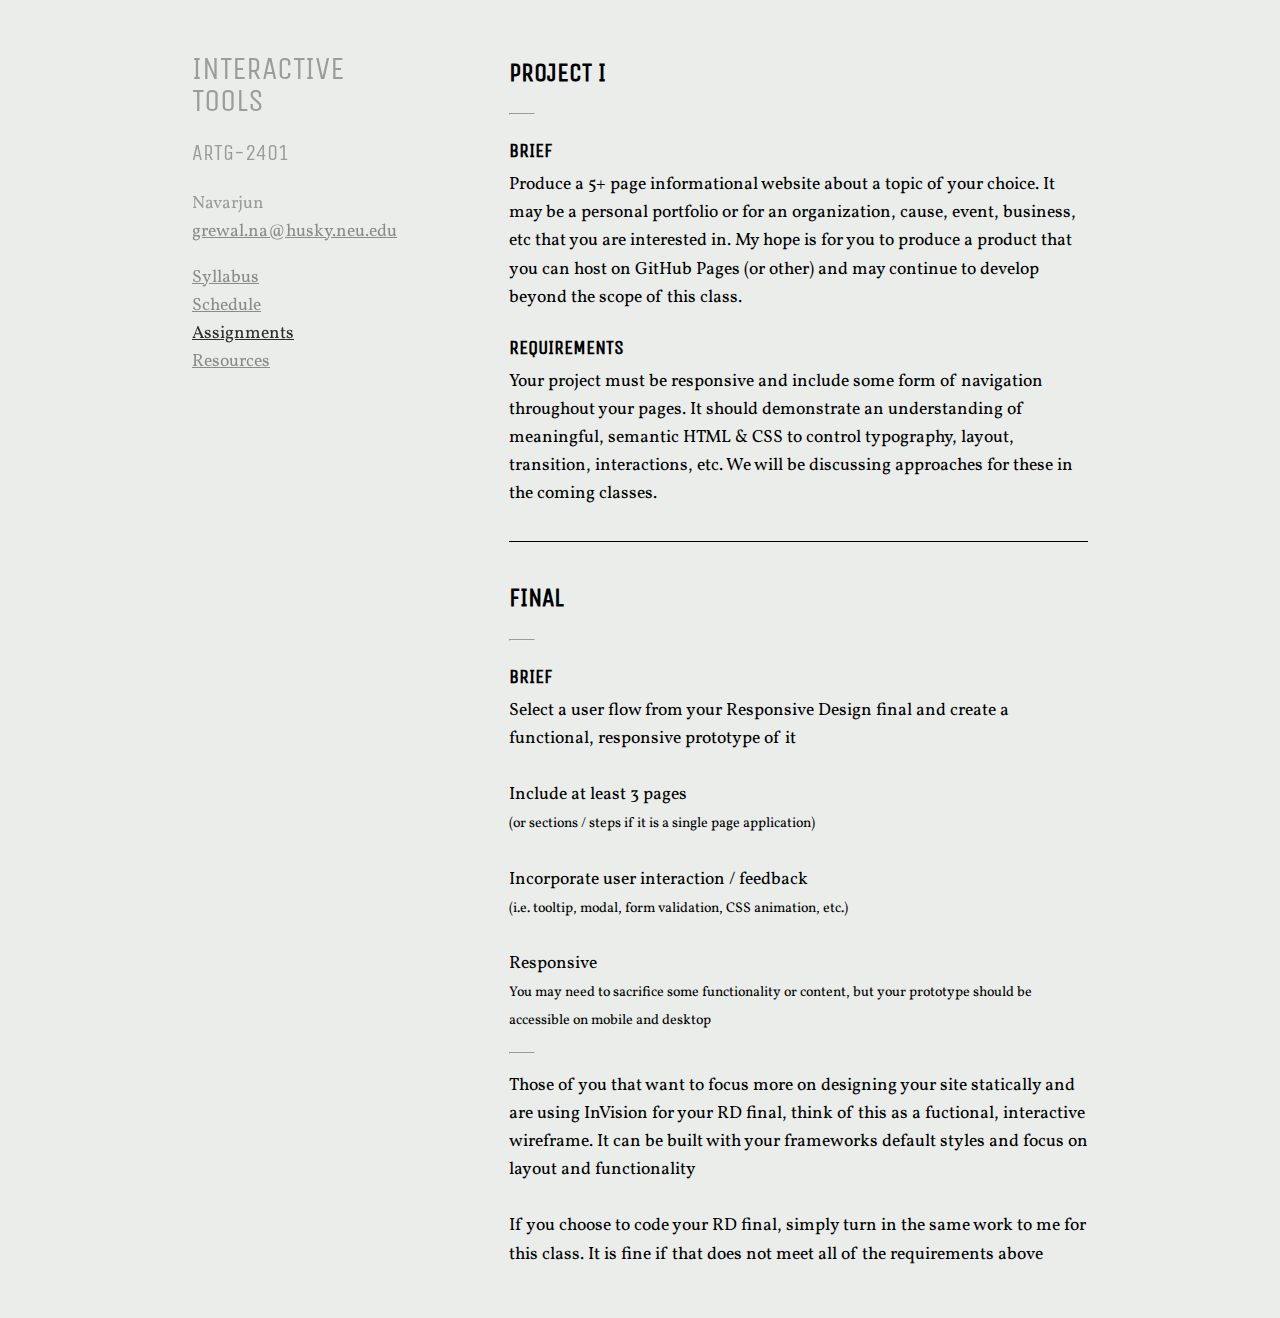
==== assignments.html @ 7277c7ef "Class Schedule Commit" ====
<!DOCTYPE html>
<html>

<head>
  <meta charset="utf-8">
  <meta name="viewport" content="width=device-width, initial-scale=1, shrink-to-fit=no">
  <meta http-equiv="x-ua-compatible" content="ie=edge">
  <title>Interactive Design Tools - ARTG-2401</title>
  <meta name="description" content="Adam Pelloso is a multidisciplinary designer and self-taught front-end developer living in Boston, MA. He is a Co-Founder of independent brand and digital duo Hedera and teacher at Northeastern University.">
  <meta name="author" content="Pellosophical">
  <link href="assets/base.css" rel="stylesheet">
  <link href="assets/style.css" rel="stylesheet">
  <link href="https://maxcdn.bootstrapcdn.com/font-awesome/4.6.3/css/font-awesome.min.css" rel="stylesheet">
  <link href="https://fonts.googleapis.com/css?family=Unica+One" rel="stylesheet">
  <link href="https://fonts.googleapis.com/css?family=Vollkorn" rel="stylesheet">
</head>

<body>
  <main>
    <article class="sidebar w-33-l fl vh-100-l pa4">
      <header class="fixed-l">
        <h1>Interactive<br>Tools</h1>
        <h2>ARTG-2401</h2>
        <p>Navarjun
          <br>
          <a href="mailto:grewal.na@husky.neu.edu">grewal.na@husky.neu.edu</a></p>
        <ul>
          <li><a href="index.html">Syllabus</a></li>
          <li><a href="schedule.html">Schedule</a></li>
          <li><a class="active" href="assignments.html">Assignments</a></li>
          <li><a href="resources.html">Resources</a></li>
      </header>
    </article>
    <article class="content w-67-ns fl pa4">
      <section>
        <h3>Project I</h3>
        <hr>
        <div class="brief">
          <ul>
            <p class="unica caps b f4">Brief</p>
            <li>Produce a 5+ page informational website about a topic of your choice. It may be a personal portfolio or for an organization, cause, event, business, etc that you are interested in. My hope is for you to produce a product that you can host on GitHub Pages (or other) and may continue to develop beyond the scope of this class.</li>
          </ul>
        </div>
        <div class="reqs">
          <ul>
            <p class="unica caps b f4">Requirements</p>
            <li>Your project must be responsive and include some form of navigation throughout your pages. It should demonstrate an understanding of meaningful, semantic HTML &amp; CSS to control typography, layout, transition, interactions, etc. We will be discussing approaches for these in the coming classes.</li>
          </ul>
        </div>
      </section>

      <section class="mt4 pt3 bt">
        <h3>Final</h3>
        <hr>
        <div class="brief">
          <ul>
            <p class="unica caps b f4">Brief</p>
            <li>Select a user flow from your Responsive Design final and create a functional, responsive prototype of it
              <br>
              <br>Include at least 3 pages
              <br><small>(or sections / steps if it is a single page application)</small>
              <br>
              <br>Incorporate user interaction / feedback
              <br><small>(i.e. tooltip, modal, form validation, CSS animation, etc.)</small>
              <br>
              <br>Responsive
              <br><small>You may need to sacrifice some functionality or content, but your prototype should be accessible on mobile and desktop</small></li>
          </ul>
        </div>
        <hr>
        <p>Those of you that want to focus more on designing your site statically and are using InVision for your RD final, think of this as a fuctional, interactive wireframe. It can be built with your frameworks default styles and focus on layout and functionality
          <br>
          <br>If you choose to code your RD final, simply turn in the same work to me for this class. It is fine if that does not meet all of the requirements above
        </p>
      </section>

    </article>
  </main>
</body>

</html>
---- assets/base.css ----
html {
    font-family: sans-serif;
    line-height: 1.15;
    -ms-text-size-adjust: 100%;
    -webkit-text-size-adjust: 100%
}

body {
    margin: 0
}

article,
aside,
details,
figcaption,
figure,
footer,
header,
main,
menu,
nav,
section,
summary {
    display: block
}

audio,
canvas,
progress,
video {
    display: inline-block
}

audio:not([controls]) {
    display: none;
    height: 0
}

progress {
    vertical-align: baseline
}

[hidden],
template {
    display: none
}

a {
    background-color: transparent;
    -webkit-text-decoration-skip: objects
}

a:active,
a:hover {
    outline-width: 0
}

abbr[title] {
    border-bottom: none;
    text-decoration: underline;
    text-decoration: underline dotted
}

b,
strong {
    font-weight: inherit;
    font-weight: bolder
}

dfn {
    font-style: italic
}

h1 {
    font-size: 2em;
    margin: .67em 0
}

mark {
    background-color: #ff0;
    color: #000
}

small {
    font-size: 80%
}

sub,
sup {
    font-size: 75%;
    line-height: 0;
    position: relative;
    vertical-align: baseline
}

sub {
    bottom: -.25em
}

sup {
    top: -.5em
}

img {
    border-style: none
}

svg:not(:root) {
    overflow: hidden
}

code,
kbd,
pre,
samp {
    font-family: monospace, monospace;
    font-size: 1em
}

figure {
    margin: 1em 40px
}

hr {
    box-sizing: content-box;
    height: 0;
    overflow: visible
}

button,
input,
optgroup,
select,
textarea {
    font: inherit;
    margin: 0
}

optgroup {
    font-weight: 700
}

button,
input {
    overflow: visible
}

button,
select {
    text-transform: none
}

[type=reset],
[type=submit],
button,
html [type=button] {
    -webkit-appearance: button
}

[type=button]::-moz-focus-inner,
[type=reset]::-moz-focus-inner,
[type=submit]::-moz-focus-inner,
button::-moz-focus-inner {
    border-style: none;
    padding: 0
}

[type=button]:-moz-focusring,
[type=reset]:-moz-focusring,
[type=submit]:-moz-focusring,
button:-moz-focusring {
    outline: 1px dotted ButtonText
}

fieldset {
    border: 1px solid silver;
    margin: 0 2px;
    padding: .35em .625em .75em
}

legend {
    box-sizing: border-box;
    color: inherit;
    display: table;
    max-width: 100%;
    padding: 0;
    white-space: normal
}

textarea {
    overflow: auto
}

[type=checkbox],
[type=radio] {
    box-sizing: border-box;
    padding: 0
}

[type=number]::-webkit-inner-spin-button,
[type=number]::-webkit-outer-spin-button {
    height: auto
}

[type=search] {
    -webkit-appearance: textfield;
    outline-offset: -2px
}

[type=search]::-webkit-search-cancel-button,
[type=search]::-webkit-search-decoration {
    -webkit-appearance: none
}

::-webkit-input-placeholder {
    color: inherit;
    opacity: .54
}

::-webkit-file-upload-button {
    -webkit-appearance: button;
    font: inherit
}

.border-box,
article,
body,
code,
dd,
div,
dl,
dt,
fieldset,
footer,
form,
header,
html,
input[type=email],
input[type=number],
input[type=password],
input[type=tel],
input[type=text],
input[type=url],
li,
main,
ol,
p,
pre,
section,
textarea,
ul {
    box-sizing: border-box
}

.cover {
    background-size: cover
}

.contain {
    background-size: contain
}

.ba {
    border-style: solid;
    border-width: 1px
}

.bt {
    border-top-style: solid;
    border-top-width: 1px
}

.br {
    border-right-style: solid;
    border-right-width: 1px
}

.bb {
    border-bottom-style: solid;
    border-bottom-width: 1px
}

.bl {
    border-left-style: solid;
    border-left-width: 1px
}

.bn {
    border-style: none;
    border-width: 0
}

.b--black {
    border-color: #000
}

.b--near-black {
    border-color: #111
}

.b--dark-gray {
    border-color: #333
}

.b--mid-gray {
    border-color: #555
}

.b--gray {
    border-color: #777
}

.b--silver {
    border-color: #999
}

.b--light-silver {
    border-color: #aaa
}

.b--light-gray {
    border-color: #eee
}

.b--near-white {
    border-color: #f4f4f4
}

.b--white {
    border-color: #fff
}

.b--white-90 {
    border-color: hsla(0, 0%, 100%, .9)
}

.b--white-80 {
    border-color: hsla(0, 0%, 100%, .8)
}

.b--white-70 {
    border-color: hsla(0, 0%, 100%, .7)
}

.b--white-60 {
    border-color: hsla(0, 0%, 100%, .6)
}

.b--white-50 {
    border-color: hsla(0, 0%, 100%, .5)
}

.b--white-40 {
    border-color: hsla(0, 0%, 100%, .4)
}

.b--white-30 {
    border-color: hsla(0, 0%, 100%, .3)
}

.b--white-20 {
    border-color: hsla(0, 0%, 100%, .2)
}

.b--white-10 {
    border-color: hsla(0, 0%, 100%, .1)
}

.b--white-05 {
    border-color: hsla(0, 0%, 100%, .05)
}

.b--white-025 {
    border-color: hsla(0, 0%, 100%, .025)
}

.b--white-0125 {
    border-color: hsla(0, 0%, 100%, .0125)
}

.b--black-90 {
    border-color: rgba(0, 0, 0, .9)
}

.b--black-80 {
    border-color: rgba(0, 0, 0, .8)
}

.b--black-70 {
    border-color: rgba(0, 0, 0, .7)
}

.b--black-60 {
    border-color: rgba(0, 0, 0, .6)
}

.b--black-50 {
    border-color: rgba(0, 0, 0, .5)
}

.b--black-40 {
    border-color: rgba(0, 0, 0, .4)
}

.b--black-30 {
    border-color: rgba(0, 0, 0, .3)
}

.b--black-20 {
    border-color: rgba(0, 0, 0, .2)
}

.b--black-10 {
    border-color: rgba(0, 0, 0, .1)
}

.b--black-05 {
    border-color: rgba(0, 0, 0, .05)
}

.b--black-025 {
    border-color: rgba(0, 0, 0, .025)
}

.b--black-0125 {
    border-color: rgba(0, 0, 0, .0125)
}

.b--dark-red {
    border-color: #f00008
}

.b--red {
    border-color: #ff3223
}

.b--orange {
    border-color: #f3a801
}

.b--gold {
    border-color: #f2c800
}

.b--yellow {
    border-color: #ffde37
}

.b--purple {
    border-color: #7d5da9
}

.b--light-purple {
    border-color: #8d4f92
}

.b--hot-pink {
    border-color: #d62288
}

.b--dark-pink {
    border-color: #c64774
}

.b--pink {
    border-color: #f49cc8
}

.b--dark-green {
    border-color: #006c71
}

.b--green {
    border-color: #41d69f
}

.b--navy {
    border-color: #001b44
}

.b--dark-blue {
    border-color: #00449e
}

.b--blue {
    border-color: #357edd
}

.b--light-blue {
    border-color: #96ccff
}

.b--lightest-blue {
    border-color: #cdecff
}

.b--washed-blue {
    border-color: #f6fffe
}

.b--washed-green {
    border-color: #e8fdf5
}

.b--washed-yellow {
    border-color: #fff8d5
}

.b--light-pink {
    border-color: #efa4b8
}

.b--light-yellow {
    border-color: #f3dd70
}

.b--light-red {
    border-color: #ffd3c0
}

.b--transparent {
    border-color: transparent
}

.br0 {
    border-radius: 0
}

.br1 {
    border-radius: .125rem
}

.br2 {
    border-radius: .25rem
}

.br3 {
    border-radius: .5rem
}

.br4 {
    border-radius: 1rem
}

.br-100 {
    border-radius: 100%
}

.br--bottom {
    border-top-left-radius: 0;
    border-top-right-radius: 0
}

.br--top {
    border-bottom-right-radius: 0
}

.br--right,
.br--top {
    border-bottom-left-radius: 0
}

.br--right {
    border-top-left-radius: 0
}

.br--left {
    border-top-right-radius: 0;
    border-bottom-right-radius: 0
}

.b--dotted {
    border-style: dotted
}

.b--dashed {
    border-style: dashed
}

.b--solid {
    border-style: solid
}

.b--none {
    border-style: none
}

.bw0 {
    border-width: 0
}

.bw1 {
    border-width: .125rem
}

.bw2 {
    border-width: .25rem
}

.bw3 {
    border-width: .5rem
}

.bw4 {
    border-width: 1rem
}

.bw5 {
    border-width: 2rem
}

.bt-0 {
    border-top-width: 0
}

.br-0 {
    border-right-width: 0
}

.bb-0 {
    border-bottom-width: 0
}

.bl-0 {
    border-left-width: 0
}

.shadow-1 {
    box-shadow: 0 0 4px 2px rgba(0, 0, 0, .2)
}

.shadow-2 {
    box-shadow: 0 0 8px 2px rgba(0, 0, 0, .2)
}

.shadow-3 {
    box-shadow: 2px 2px 4px 2px rgba(0, 0, 0, .2)
}

.shadow-4 {
    box-shadow: 2px 2px 8px 0 rgba(0, 0, 0, .2)
}

.shadow-5 {
    box-shadow: 4px 4px 8px 0 rgba(0, 0, 0, .2)
}

.pre {
    overflow-x: auto;
    overflow-y: hidden;
    overflow: scroll
}

.top-0 {
    top: 0
}

.right-0 {
    right: 0
}

.bottom-0 {
    bottom: 0
}

.left-0 {
    left: 0
}

.top-1 {
    top: 1rem
}

.right-1 {
    right: 1rem
}

.bottom-1 {
    bottom: 1rem
}

.left-1 {
    left: 1rem
}

.top-2 {
    top: 2rem
}

.right-2 {
    right: 2rem
}

.bottom-2 {
    bottom: 2rem
}

.left-2 {
    left: 2rem
}

.top--1 {
    top: -1rem
}

.right--1 {
    right: -1rem
}

.bottom--1 {
    bottom: -1rem
}

.left--1 {
    left: -1rem
}

.top--2 {
    top: -2rem
}

.right--2 {
    right: -2rem
}

.bottom--2 {
    bottom: -2rem
}

.left--2 {
    left: -2rem
}

.absolute--fill {
    top: 0;
    right: 0;
    bottom: 0;
    left: 0
}

.cf:after,
.cf:before {
    content: " ";
    display: table
}

.cf:after {
    clear: both
}

.cf {
    *zoom: 1
}

.cl {
    clear: left
}

.cr {
    clear: right
}

.cb {
    clear: both
}

.cn {
    clear: none
}

.dn {
    display: none
}

.di {
    display: inline
}

.db {
    display: block
}

.dib {
    display: inline-block
}

.dit {
    display: inline-table
}

.dt {
    display: table
}

.dtc {
    display: table-cell
}

.dt-row {
    display: table-row
}

.dt-row-group {
    display: table-row-group
}

.dt-column {
    display: table-column
}

.dt-column-group {
    display: table-column-group
}

.dt--fixed {
    table-layout: fixed;
    width: 100%
}

.flex {
    display: -webkit-box;
    display: -ms-flexbox;
    display: flex
}

.inline-flex {
    display: -webkit-inline-box;
    display: -ms-inline-flexbox;
    display: inline-flex
}

.flex-auto {
    -webkit-box-flex: 1;
    -ms-flex: 1 1 auto;
    flex: 1 1 auto;
    min-width: 0;
    min-height: 0
}

.flex-none {
    -webkit-box-flex: 0;
    -ms-flex: none;
    flex: none
}

.flex-column {
    -webkit-box-orient: vertical;
    -ms-flex-direction: column;
    flex-direction: column
}

.flex-column,
.flex-row {
    -webkit-box-direction: normal
}

.flex-row {
    -webkit-box-orient: horizontal;
    -ms-flex-direction: row;
    flex-direction: row
}

.flex-wrap {
    -ms-flex-wrap: wrap;
    flex-wrap: wrap
}

.items-start {
    -webkit-box-align: start;
    -ms-flex-align: start;
    -ms-grid-row-align: flex-start;
    align-items: flex-start
}

.items-end {
    -webkit-box-align: end;
    -ms-flex-align: end;
    -ms-grid-row-align: flex-end;
    align-items: flex-end
}

.items-center {
    -webkit-box-align: center;
    -ms-flex-align: center;
    -ms-grid-row-align: center;
    align-items: center
}

.items-baseline {
    -webkit-box-align: baseline;
    -ms-flex-align: baseline;
    -ms-grid-row-align: baseline;
    align-items: baseline
}

.items-stretch {
    -webkit-box-align: stretch;
    -ms-flex-align: stretch;
    -ms-grid-row-align: stretch;
    align-items: stretch
}

.self-start {
    -ms-flex-item-align: start;
    align-self: flex-start
}

.self-end {
    -ms-flex-item-align: end;
    align-self: flex-end
}

.self-center {
    -ms-flex-item-align: center;
    align-self: center
}

.self-baseline {
    -ms-flex-item-align: baseline;
    align-self: baseline
}

.self-stretch {
    -ms-flex-item-align: stretch;
    align-self: stretch
}

.justify-start {
    -webkit-box-pack: start;
    -ms-flex-pack: start;
    justify-content: flex-start
}

.justify-end {
    -webkit-box-pack: end;
    -ms-flex-pack: end;
    justify-content: flex-end
}

.justify-center {
    -webkit-box-pack: center;
    -ms-flex-pack: center;
    justify-content: center
}

.justify-between {
    -webkit-box-pack: justify;
    -ms-flex-pack: justify;
    justify-content: space-between
}

.justify-around {
    -ms-flex-pack: distribute;
    justify-content: space-around
}

.content-start {
    -ms-flex-line-pack: start;
    align-content: flex-start
}

.content-end {
    -ms-flex-line-pack: end;
    align-content: flex-end
}

.content-center {
    -ms-flex-line-pack: center;
    align-content: center
}

.content-between {
    -ms-flex-line-pack: justify;
    align-content: space-between
}

.content-around {
    -ms-flex-line-pack: distribute;
    align-content: space-around
}

.content-stretch {
    -ms-flex-line-pack: stretch;
    align-content: stretch
}

.order-0 {
    -webkit-box-ordinal-group: 1;
    -ms-flex-order: 0;
    order: 0
}

.order-1 {
    -webkit-box-ordinal-group: 2;
    -ms-flex-order: 1;
    order: 1
}

.order-2 {
    -webkit-box-ordinal-group: 3;
    -ms-flex-order: 2;
    order: 2
}

.order-3 {
    -webkit-box-ordinal-group: 4;
    -ms-flex-order: 3;
    order: 3
}

.order-4 {
    -webkit-box-ordinal-group: 5;
    -ms-flex-order: 4;
    order: 4
}

.order-5 {
    -webkit-box-ordinal-group: 6;
    -ms-flex-order: 5;
    order: 5
}

.order-6 {
    -webkit-box-ordinal-group: 7;
    -ms-flex-order: 6;
    order: 6
}

.order-7 {
    -webkit-box-ordinal-group: 8;
    -ms-flex-order: 7;
    order: 7
}

.order-8 {
    -webkit-box-ordinal-group: 9;
    -ms-flex-order: 8;
    order: 8
}

.order-last {
    -webkit-box-ordinal-group: 100000;
    -ms-flex-order: 99999;
    order: 99999
}

.fl {
    float: left
}

.fl,
.fr {
    _display: inline
}

.fr {
    float: right
}

.fn {
    float: none
}

.sans-serif {
    font-family: -apple-system, BlinkMacSystemFont, avenir next, avenir, helvetica, helvetica neue, ubuntu, roboto, noto, segoe ui, arial, sans-serif
}

.serif {
    font-family: georgia, times, serif
}

.system-sans-serif {
    font-family: sans-serif
}

.system-serif {
    font-family: serif
}

.code,
code {
    font-family: Consolas, monaco, monospace
}

.courier {
    font-family: Courier Next, courier, monospace
}

.helvetica {
    font-family: helvetica neue, helvetica, sans-serif
}

.avenir {
    font-family: avenir next, avenir, sans-serif
}

.georgia {
    font-family: georgia, serif
}

.times {
    font-family: times, serif
}

.bodoni {
    font-family: Bodoni MT, serif
}

.calisto {
    font-family: Calisto MT, serif
}

.garamond {
    font-family: garamond, serif
}

.baskerville {
    font-family: baskerville, serif
}

.i {
    font-style: italic
}

.fs-normal {
    font-style: normal
}

.normal {
    font-weight: 400
}

.b {
    font-weight: 700
}

.fw1 {
    font-weight: 100
}

.fw2 {
    font-weight: 200
}

.fw3 {
    font-weight: 300
}

.fw4 {
    font-weight: 400
}

.fw5 {
    font-weight: 500
}

.fw6 {
    font-weight: 600
}

.fw7 {
    font-weight: 700
}

.fw8 {
    font-weight: 800
}

.fw9 {
    font-weight: 900
}

.input-reset {
    -webkit-appearance: none;
    -moz-appearance: none
}

.h1 {
    height: 1rem
}

.h2 {
    height: 2rem
}

.h3 {
    height: 4rem
}

.h4 {
    height: 8rem
}

.h5 {
    height: 16rem
}

.h-25 {
    height: 25%
}

.h-50 {
    height: 50%
}

.h-75 {
    height: 75%
}

.h-100 {
    height: 100%
}

.vh-100 {
    height: 100vh;
}

.h-auto {
    height: auto
}

.h-inherit {
    height: inherit
}

.tracked {
    letter-spacing: .1em
}

.tracked-tight {
    letter-spacing: -.05em
}

.tracked-mega {
    letter-spacing: .25em
}

.lh-solid {
    line-height: 1
}

.lh-title {
    line-height: 1.3
}

.lh-copy {
    line-height: 1.6
}

.link {
    text-decoration: none
}

.link,
.link:active,
.link:focus,
.link:hover,
.link:link,
.link:visited {
    -webkit-transition: color .15s ease-in;
    transition: color .15s ease-in
}

.list {
    list-style-type: none
}

.mw-100 {
    max-width: 100%
}

.mw1 {
    max-width: 1rem
}

.mw2 {
    max-width: 2rem
}

.mw3 {
    max-width: 4rem
}

.mw4 {
    max-width: 8rem
}

.mw5 {
    max-width: 16rem
}

.mw6 {
    max-width: 32rem
}

.mw7 {
    max-width: 48rem
}

.mw8 {
    max-width: 64rem
}

.mw9 {
    max-width: 96rem
}

.mw-none {
    max-width: none
}

.w1 {
    width: 1rem
}

.w2 {
    width: 2rem
}

.w3 {
    width: 4rem
}

.w4 {
    width: 8rem
}

.w5 {
    width: 16rem
}

.w-10 {
    width: 10%
}

.w-20 {
    width: 20%
}

.w-25 {
    width: 25%
}

.w-33 {
    width: 33%
}

.w-34 {
    width: 34%
}

.w-40 {
    width: 40%
}

.w-50 {
    width: 50%
}

.w-60 {
    width: 60%
}
.w-67 {
    width: 67%;
}

.w-75 {
    width: 75%
}

.w-80 {
    width: 80%
}

.w-100 {
    width: 100%
}

.w-auto {
    width: auto
}

.overflow-visible {
    overflow: visible
}

.overflow-hidden {
    overflow: hidden
}

.overflow-scroll {
    overflow: scroll
}

.overflow-auto {
    overflow: auto
}

.overflow-x-visible {
    overflow-x: visible
}

.overflow-x-hidden {
    overflow-x: hidden
}

.overflow-x-scroll {
    overflow-x: scroll
}

.overflow-x-auto {
    overflow-x: auto
}

.overflow-y-visible {
    overflow-y: visible
}

.overflow-y-hidden {
    overflow-y: hidden
}

.overflow-y-scroll {
    overflow-y: scroll
}

.overflow-y-auto {
    overflow-y: auto
}

.static {
    position: static
}

.relative {
    position: relative
}

.absolute {
    position: absolute
}

.fixed {
    position: fixed
}

.o-100 {
    opacity: 1
}

.o-90 {
    opacity: .9
}

.o-80 {
    opacity: .8
}

.o-70 {
    opacity: .7
}

.o-60 {
    opacity: .6
}

.o-50 {
    opacity: .5
}

.o-40 {
    opacity: .4
}

.o-30 {
    opacity: .3
}

.o-20 {
    opacity: .2
}

.o-10 {
    opacity: .1
}

.o-05 {
    opacity: .05
}

.o-025 {
    opacity: .025
}

.o-0 {
    opacity: 0
}

.black-90 {
    color: rgba(0, 0, 0, .9)
}

.black-80 {
    color: rgba(0, 0, 0, .8)
}

.black-70 {
    color: rgba(0, 0, 0, .7)
}

.black-60 {
    color: rgba(0, 0, 0, .6)
}

.black-50 {
    color: rgba(0, 0, 0, .5)
}

.black-40 {
    color: rgba(0, 0, 0, .4)
}

.black-30 {
    color: rgba(0, 0, 0, .3)
}

.black-20 {
    color: rgba(0, 0, 0, .2)
}

.black-10 {
    color: rgba(0, 0, 0, .1)
}

.black-05 {
    color: rgba(0, 0, 0, .05)
}

.white-90 {
    color: hsla(0, 0%, 100%, .9)
}

.white-80 {
    color: hsla(0, 0%, 100%, .8)
}

.white-70 {
    color: hsla(0, 0%, 100%, .7)
}

.white-60 {
    color: hsla(0, 0%, 100%, .6)
}

.white-50 {
    color: hsla(0, 0%, 100%, .5)
}

.white-40 {
    color: hsla(0, 0%, 100%, .4)
}

.white-30 {
    color: hsla(0, 0%, 100%, .3)
}

.white-20 {
    color: hsla(0, 0%, 100%, .2)
}

.white-10 {
    color: hsla(0, 0%, 100%, .1)
}

.black {
    color: #000
}

.near-black {
    color: #111
}

.dark-gray {
    color: #333
}

.mid-gray {
    color: #555
}

.gray {
    color: #777
}

.silver {
    color: #999
}

.light-silver {
    color: #aaa
}

.moon-gray {
    color: #ccc
}

.light-gray {
    color: #eee
}

.near-white {
    color: #f4f4f4
}

.white {
    color: #fff
}

.dark-red {
    color: #f00008
}

.red {
    color: #ff3223
}

.orange {
    color: #f3a801
}

.gold {
    color: #f2c800
}

.yellow {
    color: #ffde37
}

.purple {
    color: #7d5da9
}

.light-purple {
    color: #8d4f92
}

.hot-pink {
    color: #d62288
}

.dark-pink {
    color: #c64774
}

.pink {
    color: #f49cc8
}

.dark-green {
    color: #006c71
}

.green {
    color: #41d69f
}

.navy {
    color: #001b44
}

.dark-blue {
    color: #00449e
}

.blue {
    color: #357edd
}

.light-blue {
    color: #96ccff
}

.lightest-blue {
    color: #cdecff
}

.washed-blue {
    color: #f6fffe
}

.washed-green {
    color: #e8fdf5
}

.washed-yellow {
    color: #fff8d5
}

.light-pink {
    color: #efa4b8
}

.light-yellow {
    color: #f3dd70
}

.light-red {
    color: #ffd3c0
}

.bg-black-90 {
    background-color: rgba(0, 0, 0, .9)
}

.bg-black-80 {
    background-color: rgba(0, 0, 0, .8)
}

.bg-black-70 {
    background-color: rgba(0, 0, 0, .7)
}

.bg-black-60 {
    background-color: rgba(0, 0, 0, .6)
}

.bg-black-50 {
    background-color: rgba(0, 0, 0, .5)
}

.bg-black-40 {
    background-color: rgba(0, 0, 0, .4)
}

.bg-black-30 {
    background-color: rgba(0, 0, 0, .3)
}

.bg-black-20 {
    background-color: rgba(0, 0, 0, .2)
}

.bg-black-10 {
    background-color: rgba(0, 0, 0, .1)
}

.bg-black-05 {
    background-color: rgba(0, 0, 0, .05)
}

.bg-white-90 {
    background-color: hsla(0, 0%, 100%, .9)
}

.bg-white-80 {
    background-color: hsla(0, 0%, 100%, .8)
}

.bg-white-70 {
    background-color: hsla(0, 0%, 100%, .7)
}

.bg-white-60 {
    background-color: hsla(0, 0%, 100%, .6)
}

.bg-white-50 {
    background-color: hsla(0, 0%, 100%, .5)
}

.bg-white-40 {
    background-color: hsla(0, 0%, 100%, .4)
}

.bg-white-30 {
    background-color: hsla(0, 0%, 100%, .3)
}

.bg-white-20 {
    background-color: hsla(0, 0%, 100%, .2)
}

.bg-white-10 {
    background-color: hsla(0, 0%, 100%, .1)
}

.bg-black {
    background-color: #000
}

.bg-near-black {
    background-color: #111
}

.bg-dark-gray {
    background-color: #333
}

.bg-mid-gray {
    background-color: #555
}

.bg-gray {
    background-color: #777
}

.bg-silver {
    background-color: #999
}

.bg-light-silver {
    background-color: #aaa
}

.bg-moon-gray {
    background-color: #ccc
}

.bg-light-gray {
    background-color: #eee
}

.bg-near-white {
    background-color: #f4f4f4
}

.bg-white {
    background-color: #fff
}

.bg-transparent {
    background-color: transparent
}

.bg-dark-red {
    background-color: #f00008
}

.bg-red {
    background-color: #ff3223
}

.bg-orange {
    background-color: #f3a801
}

.bg-gold {
    background-color: #f2c800
}

.bg-yellow {
    background-color: #ffde37
}

.bg-purple {
    background-color: #7d5da9
}

.bg-light-purple {
    background-color: #8d4f92
}

.bg-hot-pink {
    background-color: #d62288
}

.bg-dark-pink {
    background-color: #c64774
}

.bg-pink {
    background-color: #f49cc8
}

.bg-dark-green {
    background-color: #006c71
}

.bg-green {
    background-color: #41d69f
}

.bg-navy {
    background-color: #001b44
}

.bg-dark-blue {
    background-color: #00449e
}

.bg-blue {
    background-color: #357edd
}

.bg-light-blue {
    background-color: #96ccff
}

.bg-lightest-blue {
    background-color: #cdecff
}

.bg-washed-blue {
    background-color: #f6fffe
}

.bg-washed-green {
    background-color: #e8fdf5
}

.bg-washed-yellow {
    background-color: #fff8d5
}

.bg-light-pink {
    background-color: #efa4b8
}

.bg-light-yellow {
    background-color: #f3dd70
}

.bg-light-red {
    background-color: #ffd3c0
}

.hover-black:hover {
    color: #000
}

.hover-near-black:hover {
    color: #111
}

.hover-dark-gray:hover {
    color: #333
}

.hover-mid-gray:hover {
    color: #555
}

.hover-gray:hover {
    color: #777
}

.hover-silver:hover {
    color: #999
}

.hover-light-silver:hover {
    color: #aaa
}

.hover-moon-gray:hover {
    color: #ccc
}

.hover-light-gray:hover {
    color: #eee
}

.hover-near-white:hover {
    color: #f4f4f4
}

.hover-white:hover {
    color: #fff
}

.hover-bg-black:hover {
    background-color: #000
}

.hover-bg-near-black:hover {
    background-color: #111
}

.hover-bg-dark-gray:hover {
    background-color: #333
}

.hover-bg-mid-gray:hover {
    background-color: #555
}

.hover-bg-gray:hover {
    background-color: #777
}

.hover-bg-silver:hover {
    background-color: #999
}

.hover-bg-light-silver:hover {
    background-color: #aaa
}

.hover-bg-moon-gray:hover {
    background-color: #ccc
}

.hover-bg-light-gray:hover {
    background-color: #eee
}

.hover-bg-near-white:hover {
    background-color: #f4f4f4
}

.hover-bg-white:hover {
    background-color: #fff
}

.hover-bg-transparent:hover {
    background-color: transparent
}

.hover-bg-dark-red:hover {
    background-color: #f00008
}

.hover-bg-red:hover {
    background-color: #ff3223
}

.hover-bg-orange:hover {
    background-color: #f3a801
}

.hover-bg-gold:hover {
    background-color: #f2c800
}

.hover-bg-yellow:hover {
    background-color: #ffde37
}

.hover-bg-purple:hover {
    background-color: #7d5da9
}

.hover-bg-light-purple:hover {
    background-color: #8d4f92
}

.hover-bg-hot-pink:hover {
    background-color: #d62288
}

.hover-bg-dark-pink:hover {
    background-color: #c64774
}

.hover-bg-pink:hover {
    background-color: #f49cc8
}

.hover-bg-dark-green:hover {
    background-color: #006c71
}

.hover-bg-green:hover {
    background-color: #41d69f
}

.hover-bg-navy:hover {
    background-color: #001b44
}

.hover-bg-dark-blue:hover {
    background-color: #00449e
}

.hover-bg-blue:hover {
    background-color: #357edd
}

.hover-bg-light-blue:hover {
    background-color: #96ccff
}

.hover-bg-lightest-blue:hover {
    background-color: #cdecff
}

.hover-bg-washed-blue:hover {
    background-color: #f6fffe
}

.hover-bg-washed-green:hover {
    background-color: #e8fdf5
}

.hover-bg-washed-yellow:hover {
    background-color: #fff8d5
}

.hover-bg-light-pink:hover {
    background-color: #efa4b8
}

.hover-bg-light-yellow:hover {
    background-color: #f3dd70
}

.hover-bg-light-red:hover {
    background-color: #ffd3c0
}

.pa0 {
    padding: 0
}

.pa1 {
    padding: .25rem
}

.pa2 {
    padding: .5rem
}

.pa3 {
    padding: 1rem
}

.pa4 {
    padding: 2rem
}

.pa5 {
    padding: 4rem
}

.pa6 {
    padding: 8rem
}

.pa7 {
    padding: 16rem
}

.pl0 {
    padding-left: 0
}

.pl1 {
    padding-left: .25rem
}

.pl2 {
    padding-left: .5rem
}

.pl3 {
    padding-left: 1rem
}

.pl4 {
    padding-left: 2rem
}

.pl5 {
    padding-left: 4rem
}

.pl6 {
    padding-left: 8rem
}

.pl7 {
    padding-left: 16rem
}

.pr0 {
    padding-right: 0
}

.pr1 {
    padding-right: .25rem
}

.pr2 {
    padding-right: .5rem
}

.pr3 {
    padding-right: 1rem
}

.pr4 {
    padding-right: 2rem
}

.pr5 {
    padding-right: 4rem
}

.pr6 {
    padding-right: 8rem
}

.pr7 {
    padding-right: 16rem
}

.pb0 {
    padding-bottom: 0
}

.pb1 {
    padding-bottom: .25rem
}

.pb2 {
    padding-bottom: .5rem
}

.pb3 {
    padding-bottom: 1rem
}

.pb4 {
    padding-bottom: 2rem
}

.pb5 {
    padding-bottom: 4rem
}

.pb6 {
    padding-bottom: 8rem
}

.pb7 {
    padding-bottom: 16rem
}

.pt0 {
    padding-top: 0
}

.pt1 {
    padding-top: .25rem
}

.pt2 {
    padding-top: .5rem
}

.pt3 {
    padding-top: 1rem
}

.pt4 {
    padding-top: 2rem
}

.pt5 {
    padding-top: 4rem
}

.pt6 {
    padding-top: 8rem
}

.pt7 {
    padding-top: 16rem
}

.pv0 {
    padding-top: 0;
    padding-bottom: 0
}

.pv1 {
    padding-top: .25rem;
    padding-bottom: .25rem
}

.pv2 {
    padding-top: .5rem;
    padding-bottom: .5rem
}

.pv3 {
    padding-top: 1rem;
    padding-bottom: 1rem
}

.pv4 {
    padding-top: 2rem;
    padding-bottom: 2rem
}

.pv5 {
    padding-top: 4rem;
    padding-bottom: 4rem
}

.pv6 {
    padding-top: 8rem;
    padding-bottom: 8rem
}

.pv7 {
    padding-top: 16rem;
    padding-bottom: 16rem
}

.ph0 {
    padding-left: 0;
    padding-right: 0
}

.ph1 {
    padding-left: .25rem;
    padding-right: .25rem
}

.ph2 {
    padding-left: .5rem;
    padding-right: .5rem
}

.ph3 {
    padding-left: 1rem;
    padding-right: 1rem
}

.ph4 {
    padding-left: 2rem;
    padding-right: 2rem
}

.ph5 {
    padding-left: 4rem;
    padding-right: 4rem
}

.ph6 {
    padding-left: 8rem;
    padding-right: 8rem
}

.ph7 {
    padding-left: 16rem;
    padding-right: 16rem
}

.ma0 {
    margin: 0
}

.ma1 {
    margin: .25rem
}

.ma2 {
    margin: .5rem
}

.ma3 {
    margin: 1rem
}

.ma4 {
    margin: 2rem
}

.ma5 {
    margin: 4rem
}

.ma6 {
    margin: 8rem
}

.ma7 {
    margin: 16rem
}

.ml0 {
    margin-left: 0
}

.ml1 {
    margin-left: .25rem
}

.ml2 {
    margin-left: .5rem
}

.ml3 {
    margin-left: 1rem
}

.ml4 {
    margin-left: 2rem
}

.ml5 {
    margin-left: 4rem
}

.ml6 {
    margin-left: 8rem
}

.ml7 {
    margin-left: 16rem
}

.mr0 {
    margin-right: 0
}

.mr1 {
    margin-right: .25rem
}

.mr2 {
    margin-right: .5rem
}

.mr3 {
    margin-right: 1rem
}

.mr4 {
    margin-right: 2rem
}

.mr5 {
    margin-right: 4rem
}

.mr6 {
    margin-right: 8rem
}

.mr7 {
    margin-right: 16rem
}

.mb0 {
    margin-bottom: 0
}

.mb1 {
    margin-bottom: .25rem
}

.mb2 {
    margin-bottom: .5rem
}

.mb3 {
    margin-bottom: 1rem
}

.mb4 {
    margin-bottom: 2rem
}

.mb5 {
    margin-bottom: 4rem
}

.mb6 {
    margin-bottom: 8rem
}

.mb7 {
    margin-bottom: 16rem
}

.mt0 {
    margin-top: 0
}

.mt1 {
    margin-top: .25rem
}

.mt2 {
    margin-top: .5rem
}

.mt3 {
    margin-top: 1rem
}

.mt4 {
    margin-top: 2rem
}

.mt5 {
    margin-top: 4rem
}

.mt6 {
    margin-top: 8rem
}

.mt7 {
    margin-top: 16rem
}

.mv0 {
    margin-top: 0;
    margin-bottom: 0
}

.mv1 {
    margin-top: .25rem;
    margin-bottom: .25rem
}

.mv2 {
    margin-top: .5rem;
    margin-bottom: .5rem
}

.mv3 {
    margin-top: 1rem;
    margin-bottom: 1rem
}

.mv4 {
    margin-top: 2rem;
    margin-bottom: 2rem
}

.mv5 {
    margin-top: 4rem;
    margin-bottom: 4rem
}

.mv6 {
    margin-top: 8rem;
    margin-bottom: 8rem
}

.mv7 {
    margin-top: 16rem;
    margin-bottom: 16rem
}

.mh0 {
    margin-left: 0;
    margin-right: 0
}

.mh1 {
    margin-left: .25rem;
    margin-right: .25rem
}

.mh2 {
    margin-left: .5rem;
    margin-right: .5rem
}

.mh3 {
    margin-left: 1rem;
    margin-right: 1rem
}

.mh4 {
    margin-left: 2rem;
    margin-right: 2rem
}

.mh5 {
    margin-left: 4rem;
    margin-right: 4rem
}

.mh6 {
    margin-left: 8rem;
    margin-right: 8rem
}

.mh7 {
    margin-left: 16rem;
    margin-right: 16rem
}

.collapse {
    border-collapse: collapse;
    border-spacing: 0
}

.striped--moon-gray:nth-child(odd) {
    background-color: #aaa;
    background-color: #ccc
}

.striped--light-gray:nth-child(odd) {
    background-color: #eee
}

.striped--near-white:nth-child(odd) {
    background-color: #f4f4f4
}

.strike {
    text-decoration: line-through
}

.underline {
    text-decoration: underline
}

.no-underline {
    text-decoration: none
}

.tl {
    text-align: left
}

.tr {
    text-align: right
}

.tc {
    text-align: center
}

.ttc {
    text-transform: capitalize
}

.ttl {
    text-transform: lowercase
}

.ttu {
    text-transform: uppercase
}

.ttn {
    text-transform: none
}

.f-6,
.f-headline {
    font-size: 6rem
}

.f-5,
.f-subheadline {
    font-size: 5rem
}

.f1 {
    font-size: 3rem
}

.f2 {
    font-size: 2.25rem
}

.f3 {
    font-size: 1.5rem
}

.f4 {
    font-size: 1.25rem
}

.f5 {
    font-size: 1rem
}

.f6 {
    font-size: .875rem
}

.measure {
    max-width: 30em
}

.measure-wide {
    max-width: 34em
}

.measure-narrow {
    max-width: 20em
}

.indent {
    text-indent: 1em;
    margin-top: 0;
    margin-bottom: 0
}

.small-caps {
    font-variant: small-caps
}

.truncate {
    white-space: nowrap;
    overflow: hidden;
    text-overflow: ellipsis
}

.aspect-ratio {
    height: 0;
    position: relative
}

.aspect-ratio--16x9 {
    padding-bottom: 56.25%
}

.aspect-ratio--4x3 {
    padding-bottom: 75%
}

.aspect-ratio--8x5 {
    padding-bottom: 62.5%
}

.aspect-ratio--object {
    position: absolute;
    top: 0;
    right: 0;
    bottom: 0;
    left: 0;
    width: 100%;
    height: 100%;
    z-index: 1
}

.overflow-container {
    overflow-y: scroll
}

.center {
    margin-right: auto;
    margin-left: auto
}

.clip {
    position: fixed!important;
    _position: absolute!important;
    clip: rect(1px 1px 1px 1px);
    clip: rect(1px, 1px, 1px, 1px)
}

.ws-normal {
    white-space: normal
}

.nowrap {
    white-space: nowrap
}

.pre {
    white-space: pre
}

.v-base {
    vertical-align: baseline
}

.v-mid {
    vertical-align: middle
}

.v-top {
    vertical-align: top
}

.v-btm {
    vertical-align: bottom
}

.dim {
    opacity: 1
}

.dim,
.dim:focus,
.dim:hover {
    -webkit-transition: opacity .15s ease-in;
    transition: opacity .15s ease-in
}

.dim:focus,
.dim:hover {
    opacity: .5
}

.dim:active {
    opacity: .8;
    -webkit-transition: opacity .15s ease-out;
    transition: opacity .15s ease-out
}

.hide-child .child {
    opacity: 0;
    -webkit-transition: opacity .15s ease-in;
    transition: opacity .15s ease-in
}

.hide-child:active .child,
.hide-child:focus .child,
.hide-child:hover .child {
    opacity: 1;
    -webkit-transition: opacity .15s ease-in;
    transition: opacity .15s ease-in
}

.underline-hover:focus,
.underline-hover:hover {
    text-decoration: underline
}

.grow {
    -webkit-transition: -webkit-transform .2s;
    transition: -webkit-transform .2s;
    transition: transform .2s;
    transition: transform .2s, -webkit-transform .2s
}

.grow:focus,
.grow:hover {
    -webkit-transform: scale(1.05);
    transform: scale(1.05)
}

.grow-large {
    -webkit-transition: -webkit-transform .2s;
    transition: -webkit-transform .2s;
    transition: transform .2s;
    transition: transform .2s, -webkit-transform .2s
}

.grow-large:focus,
.grow-large:hover {
    -webkit-transform: scale(1.2);
    transform: scale(1.2)
}

.pointer:hover {
    cursor: pointer
}

.shadow-hover:focus,
.shadow-hover:hover {
    box-shadow: 0 0 8px 2px rgba(0, 0, 0, .2)
}

.debug * {
    outline: 1px solid gold
}

@media screen and (min-width:30em) {
    .cover-ns {
        background-size: cover
    }
    .contain-ns {
        background-size: contain
    }
    .ba-ns {
        border-style: solid;
        border-width: 1px
    }
    .bt-ns {
        border-top-style: solid;
        border-top-width: 1px
    }
    .br-ns {
        border-right-style: solid;
        border-right-width: 1px
    }
    .bb-ns {
        border-bottom-style: solid;
        border-bottom-width: 1px
    }
    .bl-ns {
        border-left-style: solid;
        border-left-width: 1px
    }
    .bn-ns {
        border-style: none;
        border-width: 0
    }
    .br0-ns {
        border-radius: 0
    }
    .br1-ns {
        border-radius: .125rem
    }
    .br2-ns {
        border-radius: .25rem
    }
    .br3-ns {
        border-radius: .5rem
    }
    .br4-ns {
        border-radius: 1rem
    }
    .br-100-ns {
        border-radius: 100%
    }
    .br--bottom-ns {
        border-top-left-radius: 0;
        border-top-right-radius: 0
    }
    .br--top-ns {
        border-bottom-right-radius: 0
    }
    .br--right-ns,
    .br--top-ns {
        border-bottom-left-radius: 0
    }
    .br--right-ns {
        border-top-left-radius: 0
    }
    .br--left-ns {
        border-top-right-radius: 0;
        border-bottom-right-radius: 0
    }
    .b--dotted-ns {
        border-style: dotted
    }
    .b--dashed-ns {
        border-style: dashed
    }
    .b--solid-ns {
        border-style: solid
    }
    .b--none-ns {
        border-style: none
    }
    .bw0-ns {
        border-width: 0
    }
    .bw1-ns {
        border-width: .125rem
    }
    .bw2-ns {
        border-width: .25rem
    }
    .bw3-ns {
        border-width: .5rem
    }
    .bw4-ns {
        border-width: 1rem
    }
    .bw5-ns {
        border-width: 2rem
    }
    .bt-0-ns {
        border-top-width: 0
    }
    .br-0-ns {
        border-right-width: 0
    }
    .bb-0-ns {
        border-bottom-width: 0
    }
    .bl-0-ns {
        border-left-width: 0
    }
    .shadow-1-ns {
        box-shadow: 0 0 4px 2px rgba(0, 0, 0, .2)
    }
    .shadow-2-ns {
        box-shadow: 0 0 8px 2px rgba(0, 0, 0, .2)
    }
    .shadow-3-ns {
        box-shadow: 2px 2px 4px 2px rgba(0, 0, 0, .2)
    }
    .shadow-4-ns {
        box-shadow: 2px 2px 8px 0 rgba(0, 0, 0, .2)
    }
    .shadow-5-ns {
        box-shadow: 4px 4px 8px 0 rgba(0, 0, 0, .2)
    }
    .top-0-ns {
        top: 0
    }
    .left-0-ns {
        left: 0
    }
    .right-0-ns {
        right: 0
    }
    .bottom-0-ns {
        bottom: 0
    }
    .top-1-ns {
        top: 1rem
    }
    .left-1-ns {
        left: 1rem
    }
    .right-1-ns {
        right: 1rem
    }
    .bottom-1-ns {
        bottom: 1rem
    }
    .top-2-ns {
        top: 2rem
    }
    .left-2-ns {
        left: 2rem
    }
    .right-2-ns {
        right: 2rem
    }
    .bottom-2-ns {
        bottom: 2rem
    }
    .top--1-ns {
        top: -1rem
    }
    .right--1-ns {
        right: -1rem
    }
    .bottom--1-ns {
        bottom: -1rem
    }
    .left--1-ns {
        left: -1rem
    }
    .top--2-ns {
        top: -2rem
    }
    .right--2-ns {
        right: -2rem
    }
    .bottom--2-ns {
        bottom: -2rem
    }
    .left--2-ns {
        left: -2rem
    }
    .absolute--fill-ns {
        top: 0;
        right: 0;
        bottom: 0;
        left: 0
    }
    .cl-ns {
        clear: left
    }
    .cr-ns {
        clear: right
    }
    .cb-ns {
        clear: both
    }
    .cn-ns {
        clear: none
    }
    .dn-ns {
        display: none
    }
    .di-ns {
        display: inline
    }
    .db-ns {
        display: block
    }
    .dib-ns {
        display: inline-block
    }
    .dit-ns {
        display: inline-table
    }
    .dt-ns {
        display: table
    }
    .dtc-ns {
        display: table-cell
    }
    .dt-row-ns {
        display: table-row
    }
    .dt-row-group-ns {
        display: table-row-group
    }
    .dt-column-ns {
        display: table-column
    }
    .dt-column-group-ns {
        display: table-column-group
    }
    .dt--fixed-ns {
        table-layout: fixed;
        width: 100%
    }
    .flex-ns {
        display: -webkit-box;
        display: -ms-flexbox;
        display: flex
    }
    .inline-flex-ns {
        display: -webkit-inline-box;
        display: -ms-inline-flexbox;
        display: inline-flex
    }
    .flex-auto-ns {
        -webkit-box-flex: 1;
        -ms-flex: 1 1 auto;
        flex: 1 1 auto;
        min-width: 0;
        min-height: 0
    }
    .flex-none-ns {
        -webkit-box-flex: 0;
        -ms-flex: none;
        flex: none
    }
    .flex-column-ns {
        -webkit-box-orient: vertical;
        -webkit-box-direction: normal;
        -ms-flex-direction: column;
        flex-direction: column
    }
    .flex-row-ns {
        -webkit-box-orient: horizontal;
        -webkit-box-direction: normal;
        -ms-flex-direction: row;
        flex-direction: row
    }
    .flex-wrap-ns {
        -ms-flex-wrap: wrap;
        flex-wrap: wrap
    }
    .items-start-ns {
        -webkit-box-align: start;
        -ms-flex-align: start;
        -ms-grid-row-align: flex-start;
        align-items: flex-start
    }
    .items-end-ns {
        -webkit-box-align: end;
        -ms-flex-align: end;
        -ms-grid-row-align: flex-end;
        align-items: flex-end
    }
    .items-center-ns {
        -webkit-box-align: center;
        -ms-flex-align: center;
        -ms-grid-row-align: center;
        align-items: center
    }
    .items-baseline-ns {
        -webkit-box-align: baseline;
        -ms-flex-align: baseline;
        -ms-grid-row-align: baseline;
        align-items: baseline
    }
    .items-stretch-ns {
        -webkit-box-align: stretch;
        -ms-flex-align: stretch;
        -ms-grid-row-align: stretch;
        align-items: stretch
    }
    .self-start-ns {
        -ms-flex-item-align: start;
        align-self: flex-start
    }
    .self-end-ns {
        -ms-flex-item-align: end;
        align-self: flex-end
    }
    .self-center-ns {
        -ms-flex-item-align: center;
        align-self: center
    }
    .self-baseline-ns {
        -ms-flex-item-align: baseline;
        align-self: baseline
    }
    .self-stretch-ns {
        -ms-flex-item-align: stretch;
        align-self: stretch
    }
    .justify-start-ns {
        -webkit-box-pack: start;
        -ms-flex-pack: start;
        justify-content: flex-start
    }
    .justify-end-ns {
        -webkit-box-pack: end;
        -ms-flex-pack: end;
        justify-content: flex-end
    }
    .justify-center-ns {
        -webkit-box-pack: center;
        -ms-flex-pack: center;
        justify-content: center
    }
    .justify-between-ns {
        -webkit-box-pack: justify;
        -ms-flex-pack: justify;
        justify-content: space-between
    }
    .justify-around-ns {
        -ms-flex-pack: distribute;
        justify-content: space-around
    }
    .content-start-ns {
        -ms-flex-line-pack: start;
        align-content: flex-start
    }
    .content-end-ns {
        -ms-flex-line-pack: end;
        align-content: flex-end
    }
    .content-center-ns {
        -ms-flex-line-pack: center;
        align-content: center
    }
    .content-between-ns {
        -ms-flex-line-pack: justify;
        align-content: space-between
    }
    .content-around-ns {
        -ms-flex-line-pack: distribute;
        align-content: space-around
    }
    .content-stretch-ns {
        -ms-flex-line-pack: stretch;
        align-content: stretch
    }
    .order-0-ns {
        -webkit-box-ordinal-group: 1;
        -ms-flex-order: 0;
        order: 0
    }
    .order-1-ns {
        -webkit-box-ordinal-group: 2;
        -ms-flex-order: 1;
        order: 1
    }
    .order-2-ns {
        -webkit-box-ordinal-group: 3;
        -ms-flex-order: 2;
        order: 2
    }
    .order-3-ns {
        -webkit-box-ordinal-group: 4;
        -ms-flex-order: 3;
        order: 3
    }
    .order-4-ns {
        -webkit-box-ordinal-group: 5;
        -ms-flex-order: 4;
        order: 4
    }
    .order-5-ns {
        -webkit-box-ordinal-group: 6;
        -ms-flex-order: 5;
        order: 5
    }
    .order-6-ns {
        -webkit-box-ordinal-group: 7;
        -ms-flex-order: 6;
        order: 6
    }
    .order-7-ns {
        -webkit-box-ordinal-group: 8;
        -ms-flex-order: 7;
        order: 7
    }
    .order-8-ns {
        -webkit-box-ordinal-group: 9;
        -ms-flex-order: 8;
        order: 8
    }
    .order-last-ns {
        -webkit-box-ordinal-group: 100000;
        -ms-flex-order: 99999;
        order: 99999
    }
    .fl-ns {
        float: left
    }
    .fl-ns,
    .fr-ns {
        display: inline
    }
    .fr-ns {
        float: right
    }
    .fn-ns {
        float: none
    }
    .i-ns {
        font-style: italic
    }
    .fs-normal-ns {
        font-style: normal
    }
    .normal-ns {
        font-weight: 400
    }
    .b-ns {
        font-weight: 700
    }
    .fw1-ns {
        font-weight: 100
    }
    .fw2-ns {
        font-weight: 200
    }
    .fw3-ns {
        font-weight: 300
    }
    .fw4-ns {
        font-weight: 400
    }
    .fw5-ns {
        font-weight: 500
    }
    .fw6-ns {
        font-weight: 600
    }
    .fw7-ns {
        font-weight: 700
    }
    .fw8-ns {
        font-weight: 800
    }
    .fw9-ns {
        font-weight: 900
    }
    .h1-ns {
        height: 1rem
    }
    .h2-ns {
        height: 2rem
    }
    .h3-ns {
        height: 4rem
    }
    .h4-ns {
        height: 8rem
    }
    .h5-ns {
        height: 16rem
    }
    .h-25-ns {
        height: 25%
    }
    .h-50-ns {
        height: 50%
    }
    .h-75-ns {
        height: 75%
    }
    .h-100-ns {
        height: 100%
    }
    .vh-100-ns {
        height: 100vh;
    }
    .h-auto-ns {
        height: auto
    }
    .h-inherit-ns {
        height: inherit
    }
    .tracked-ns {
        letter-spacing: .1em
    }
    .tracked-tight-ns {
        letter-spacing: -.05em
    }
    .tracked-mega-ns {
        letter-spacing: .25em
    }
    .lh-solid-ns {
        line-height: 1
    }
    .lh-title-ns {
        line-height: 1.3
    }
    .lh-copy-ns {
        line-height: 1.6
    }
    .mw-100-ns {
        max-width: 100%
    }
    .mw1-ns {
        max-width: 1rem
    }
    .mw2-ns {
        max-width: 2rem
    }
    .mw3-ns {
        max-width: 4rem
    }
    .mw4-ns {
        max-width: 8rem
    }
    .mw5-ns {
        max-width: 16rem
    }
    .mw6-ns {
        max-width: 32rem
    }
    .mw7-ns {
        max-width: 48rem
    }
    .mw8-ns {
        max-width: 64rem
    }
    .mw9-ns {
        max-width: 96rem
    }
    .mw-none-ns {
        max-width: none
    }
    .w1-ns {
        width: 1rem
    }
    .w2-ns {
        width: 2rem
    }
    .w3-ns {
        width: 4rem
    }
    .w4-ns {
        width: 8rem
    }
    .w5-ns {
        width: 16rem
    }
    .w-10-ns {
        width: 10%
    }
    .w-20-ns {
        width: 20%
    }
    .w-25-ns {
        width: 25%
    }
    .w-33-ns {
        width: 33%
    }
    .w-34-ns {
        width: 34%
    }
    .w-40-ns {
        width: 40%
    }
    .w-50-ns {
        width: 50%
    }
    .w-60-ns {
        width: 60%
    }
    .w-67-ns {
        width: 67%
    }
    .w-75-ns {
        width: 75%
    }
    .w-80-ns {
        width: 80%
    }
    .w-100-ns {
        width: 100%
    }
    .w-auto-ns {
        width: auto
    }
    .overflow-visible-ns {
        overflow: visible
    }
    .overflow-hidden-ns {
        overflow: hidden
    }
    .overflow-scroll-ns {
        overflow: scroll
    }
    .overflow-auto-ns {
        overflow: auto
    }
    .overflow-x-visible-ns {
        overflow-x: visible
    }
    .overflow-x-hidden-ns {
        overflow-x: hidden
    }
    .overflow-x-scroll-ns {
        overflow-x: scroll
    }
    .overflow-x-auto-ns {
        overflow-x: auto
    }
    .overflow-y-visible-ns {
        overflow-y: visible
    }
    .overflow-y-hidden-ns {
        overflow-y: hidden
    }
    .overflow-y-scroll-ns {
        overflow-y: scroll
    }
    .overflow-y-auto-ns {
        overflow-y: auto
    }
    .static-ns {
        position: static
    }
    .relative-ns {
        position: relative
    }
    .absolute-ns {
        position: absolute
    }
    .fixed-ns {
        position: fixed
    }
    .pa0-ns {
        padding: 0
    }
    .pa1-ns {
        padding: .25rem
    }
    .pa2-ns {
        padding: .5rem
    }
    .pa3-ns {
        padding: 1rem
    }
    .pa4-ns {
        padding: 2rem
    }
    .pa5-ns {
        padding: 4rem
    }
    .pa6-ns {
        padding: 8rem
    }
    .pa7-ns {
        padding: 16rem
    }
    .pl0-ns {
        padding-left: 0
    }
    .pl1-ns {
        padding-left: .25rem
    }
    .pl2-ns {
        padding-left: .5rem
    }
    .pl3-ns {
        padding-left: 1rem
    }
    .pl4-ns {
        padding-left: 2rem
    }
    .pl5-ns {
        padding-left: 4rem
    }
    .pl6-ns {
        padding-left: 8rem
    }
    .pl7-ns {
        padding-left: 16rem
    }
    .pr0-ns {
        padding-right: 0
    }
    .pr1-ns {
        padding-right: .25rem
    }
    .pr2-ns {
        padding-right: .5rem
    }
    .pr3-ns {
        padding-right: 1rem
    }
    .pr4-ns {
        padding-right: 2rem
    }
    .pr5-ns {
        padding-right: 4rem
    }
    .pr6-ns {
        padding-right: 8rem
    }
    .pr7-ns {
        padding-right: 16rem
    }
    .pb0-ns {
        padding-bottom: 0
    }
    .pb1-ns {
        padding-bottom: .25rem
    }
    .pb2-ns {
        padding-bottom: .5rem
    }
    .pb3-ns {
        padding-bottom: 1rem
    }
    .pb4-ns {
        padding-bottom: 2rem
    }
    .pb5-ns {
        padding-bottom: 4rem
    }
    .pb6-ns {
        padding-bottom: 8rem
    }
    .pb7-ns {
        padding-bottom: 16rem
    }
    .pt0-ns {
        padding-top: 0
    }
    .pt1-ns {
        padding-top: .25rem
    }
    .pt2-ns {
        padding-top: .5rem
    }
    .pt3-ns {
        padding-top: 1rem
    }
    .pt4-ns {
        padding-top: 2rem
    }
    .pt5-ns {
        padding-top: 4rem
    }
    .pt6-ns {
        padding-top: 8rem
    }
    .pt7-ns {
        padding-top: 16rem
    }
    .pv0-ns {
        padding-top: 0;
        padding-bottom: 0
    }
    .pv1-ns {
        padding-top: .25rem;
        padding-bottom: .25rem
    }
    .pv2-ns {
        padding-top: .5rem;
        padding-bottom: .5rem
    }
    .pv3-ns {
        padding-top: 1rem;
        padding-bottom: 1rem
    }
    .pv4-ns {
        padding-top: 2rem;
        padding-bottom: 2rem
    }
    .pv5-ns {
        padding-top: 4rem;
        padding-bottom: 4rem
    }
    .pv6-ns {
        padding-top: 8rem;
        padding-bottom: 8rem
    }
    .pv7-ns {
        padding-top: 16rem;
        padding-bottom: 16rem
    }
    .ph0-ns {
        padding-left: 0;
        padding-right: 0
    }
    .ph1-ns {
        padding-left: .25rem;
        padding-right: .25rem
    }
    .ph2-ns {
        padding-left: .5rem;
        padding-right: .5rem
    }
    .ph3-ns {
        padding-left: 1rem;
        padding-right: 1rem
    }
    .ph4-ns {
        padding-left: 2rem;
        padding-right: 2rem
    }
    .ph5-ns {
        padding-left: 4rem;
        padding-right: 4rem
    }
    .ph6-ns {
        padding-left: 8rem;
        padding-right: 8rem
    }
    .ph7-ns {
        padding-left: 16rem;
        padding-right: 16rem
    }
    .ma0-ns {
        margin: 0
    }
    .ma1-ns {
        margin: .25rem
    }
    .ma2-ns {
        margin: .5rem
    }
    .ma3-ns {
        margin: 1rem
    }
    .ma4-ns {
        margin: 2rem
    }
    .ma5-ns {
        margin: 4rem
    }
    .ma6-ns {
        margin: 8rem
    }
    .ma7-ns {
        margin: 16rem
    }
    .ml0-ns {
        margin-left: 0
    }
    .ml1-ns {
        margin-left: .25rem
    }
    .ml2-ns {
        margin-left: .5rem
    }
    .ml3-ns {
        margin-left: 1rem
    }
    .ml4-ns {
        margin-left: 2rem
    }
    .ml5-ns {
        margin-left: 4rem
    }
    .ml6-ns {
        margin-left: 8rem
    }
    .ml7-ns {
        margin-left: 16rem
    }
    .mr0-ns {
        margin-right: 0
    }
    .mr1-ns {
        margin-right: .25rem
    }
    .mr2-ns {
        margin-right: .5rem
    }
    .mr3-ns {
        margin-right: 1rem
    }
    .mr4-ns {
        margin-right: 2rem
    }
    .mr5-ns {
        margin-right: 4rem
    }
    .mr6-ns {
        margin-right: 8rem
    }
    .mr7-ns {
        margin-right: 16rem
    }
    .mb0-ns {
        margin-bottom: 0
    }
    .mb1-ns {
        margin-bottom: .25rem
    }
    .mb2-ns {
        margin-bottom: .5rem
    }
    .mb3-ns {
        margin-bottom: 1rem
    }
    .mb4-ns {
        margin-bottom: 2rem
    }
    .mb5-ns {
        margin-bottom: 4rem
    }
    .mb6-ns {
        margin-bottom: 8rem
    }
    .mb7-ns {
        margin-bottom: 16rem
    }
    .mt0-ns {
        margin-top: 0
    }
    .mt1-ns {
        margin-top: .25rem
    }
    .mt2-ns {
        margin-top: .5rem
    }
    .mt3-ns {
        margin-top: 1rem
    }
    .mt4-ns {
        margin-top: 2rem
    }
    .mt5-ns {
        margin-top: 4rem
    }
    .mt6-ns {
        margin-top: 8rem
    }
    .mt7-ns {
        margin-top: 16rem
    }
    .mv0-ns {
        margin-top: 0;
        margin-bottom: 0
    }
    .mv1-ns {
        margin-top: .25rem;
        margin-bottom: .25rem
    }
    .mv2-ns {
        margin-top: .5rem;
        margin-bottom: .5rem
    }
    .mv3-ns {
        margin-top: 1rem;
        margin-bottom: 1rem
    }
    .mv4-ns {
        margin-top: 2rem;
        margin-bottom: 2rem
    }
    .mv5-ns {
        margin-top: 4rem;
        margin-bottom: 4rem
    }
    .mv6-ns {
        margin-top: 8rem;
        margin-bottom: 8rem
    }
    .mv7-ns {
        margin-top: 16rem;
        margin-bottom: 16rem
    }
    .mh0-ns {
        margin-left: 0;
        margin-right: 0
    }
    .mh1-ns {
        margin-left: .25rem;
        margin-right: .25rem
    }
    .mh2-ns {
        margin-left: .5rem;
        margin-right: .5rem
    }
    .mh3-ns {
        margin-left: 1rem;
        margin-right: 1rem
    }
    .mh4-ns {
        margin-left: 2rem;
        margin-right: 2rem
    }
    .mh5-ns {
        margin-left: 4rem;
        margin-right: 4rem
    }
    .mh6-ns {
        margin-left: 8rem;
        margin-right: 8rem
    }
    .mh7-ns {
        margin-left: 16rem;
        margin-right: 16rem
    }
    .strike-ns {
        text-decoration: line-through
    }
    .underline-ns {
        text-decoration: underline
    }
    .no-underline-ns {
        text-decoration: none
    }
    .tl-ns {
        text-align: left
    }
    .tr-ns {
        text-align: right
    }
    .tc-ns {
        text-align: center
    }
    .ttc-ns {
        text-transform: capitalize
    }
    .ttl-ns {
        text-transform: lowercase
    }
    .ttu-ns {
        text-transform: uppercase
    }
    .ttn-ns {
        text-transform: none
    }
    .f-6-ns,
    .f-headline-ns {
        font-size: 6rem
    }
    .f-5-ns,
    .f-subheadline-ns {
        font-size: 5rem
    }
    .f1-ns {
        font-size: 3rem
    }
    .f2-ns {
        font-size: 2.25rem
    }
    .f3-ns {
        font-size: 1.5rem
    }
    .f4-ns {
        font-size: 1.25rem
    }
    .f5-ns {
        font-size: 1rem
    }
    .f6-ns {
        font-size: .875rem
    }
    .measure-ns {
        max-width: 30em
    }
    .measure-wide-ns {
        max-width: 34em
    }
    .measure-narrow-ns {
        max-width: 20em
    }
    .indent-ns {
        text-indent: 1em;
        margin-top: 0;
        margin-bottom: 0
    }
    .small-caps-ns {
        font-variant: small-caps
    }
    .truncate-ns {
        white-space: nowrap;
        overflow: hidden;
        text-overflow: ellipsis
    }
    .clip-ns {
        position: fixed!important;
        position: absolute!important;
        clip: rect(1px 1px 1px 1px);
        clip: rect(1px, 1px, 1px, 1px)
    }
    .ws-normal-ns {
        white-space: normal
    }
    .nowrap-ns {
        white-space: nowrap
    }
    .pre-ns {
        white-space: pre
    }
    .v-base-ns {
        vertical-align: baseline
    }
    .v-mid-ns {
        vertical-align: middle
    }
    .v-top-ns {
        vertical-align: top
    }
    .v-btm-ns {
        vertical-align: bottom
    }
}

@media screen and (min-width:30em) and (max-width:60em) {
    .cover-m {
        background-size: cover
    }
    .contain-m {
        background-size: contain
    }
    .ba-m {
        border-style: solid;
        border-width: 1px
    }
    .bt-m {
        border-top-style: solid;
        border-top-width: 1px
    }
    .br-m {
        border-right-style: solid;
        border-right-width: 1px
    }
    .bb-m {
        border-bottom-style: solid;
        border-bottom-width: 1px
    }
    .bl-m {
        border-left-style: solid;
        border-left-width: 1px
    }
    .bn-m {
        border-style: none;
        border-width: 0
    }
    .br0-m {
        border-radius: 0
    }
    .br1-m {
        border-radius: .125rem
    }
    .br2-m {
        border-radius: .25rem
    }
    .br3-m {
        border-radius: .5rem
    }
    .br4-m {
        border-radius: 1rem
    }
    .br-100-m {
        border-radius: 100%
    }
    .br--bottom-m {
        border-top-left-radius: 0;
        border-top-right-radius: 0
    }
    .br--top-m {
        border-bottom-right-radius: 0
    }
    .br--right-m,
    .br--top-m {
        border-bottom-left-radius: 0
    }
    .br--right-m {
        border-top-left-radius: 0
    }
    .br--left-m {
        border-top-right-radius: 0;
        border-bottom-right-radius: 0
    }
    .b--dotted-m {
        border-style: dotted
    }
    .b--dashed-m {
        border-style: dashed
    }
    .b--solid-m {
        border-style: solid
    }
    .b--none-m {
        border-style: none
    }
    .bw0-m {
        border-width: 0
    }
    .bw1-m {
        border-width: .125rem
    }
    .bw2-m {
        border-width: .25rem
    }
    .bw3-m {
        border-width: .5rem
    }
    .bw4-m {
        border-width: 1rem
    }
    .bw5-m {
        border-width: 2rem
    }
    .bt-0-m {
        border-top-width: 0
    }
    .br-0-m {
        border-right-width: 0
    }
    .bb-0-m {
        border-bottom-width: 0
    }
    .bl-0-m {
        border-left-width: 0
    }
    .shadow-1-m {
        box-shadow: 0 0 4px 2px rgba(0, 0, 0, .2)
    }
    .shadow-2-m {
        box-shadow: 0 0 8px 2px rgba(0, 0, 0, .2)
    }
    .shadow-3-m {
        box-shadow: 2px 2px 4px 2px rgba(0, 0, 0, .2)
    }
    .shadow-4-m {
        box-shadow: 2px 2px 8px 0 rgba(0, 0, 0, .2)
    }
    .shadow-5-m {
        box-shadow: 4px 4px 8px 0 rgba(0, 0, 0, .2)
    }
    .top-0-m {
        top: 0
    }
    .left-0-m {
        left: 0
    }
    .right-0-m {
        right: 0
    }
    .bottom-0-m {
        bottom: 0
    }
    .top-1-m {
        top: 1rem
    }
    .left-1-m {
        left: 1rem
    }
    .right-1-m {
        right: 1rem
    }
    .bottom-1-m {
        bottom: 1rem
    }
    .top-2-m {
        top: 2rem
    }
    .left-2-m {
        left: 2rem
    }
    .right-2-m {
        right: 2rem
    }
    .bottom-2-m {
        bottom: 2rem
    }
    .top--1-m {
        top: -1rem
    }
    .right--1-m {
        right: -1rem
    }
    .bottom--1-m {
        bottom: -1rem
    }
    .left--1-m {
        left: -1rem
    }
    .top--2-m {
        top: -2rem
    }
    .right--2-m {
        right: -2rem
    }
    .bottom--2-m {
        bottom: -2rem
    }
    .left--2-m {
        left: -2rem
    }
    .absolute--fill-m {
        top: 0;
        right: 0;
        bottom: 0;
        left: 0
    }
    .cl-m {
        clear: left
    }
    .cr-m {
        clear: right
    }
    .cb-m {
        clear: both
    }
    .cn-m {
        clear: none
    }
    .dn-m {
        display: none
    }
    .di-m {
        display: inline
    }
    .db-m {
        display: block
    }
    .dib-m {
        display: inline-block
    }
    .dit-m {
        display: inline-table
    }
    .dt-m {
        display: table
    }
    .dtc-m {
        display: table-cell
    }
    .dt-row-m {
        display: table-row
    }
    .dt-row-group-m {
        display: table-row-group
    }
    .dt-column-m {
        display: table-column
    }
    .dt-column-group-m {
        display: table-column-group
    }
    .dt--fixed-m {
        table-layout: fixed;
        width: 100%
    }
    .flex-m {
        display: -webkit-box;
        display: -ms-flexbox;
        display: flex
    }
    .inline-flex-m {
        display: -webkit-inline-box;
        display: -ms-inline-flexbox;
        display: inline-flex
    }
    .flex-auto-m {
        -webkit-box-flex: 1;
        -ms-flex: 1 1 auto;
        flex: 1 1 auto;
        min-width: 0;
        min-height: 0
    }
    .flex-none-m {
        -webkit-box-flex: 0;
        -ms-flex: none;
        flex: none
    }
    .flex-column-m {
        -webkit-box-orient: vertical;
        -ms-flex-direction: column;
        flex-direction: column
    }
    .flex-column-m,
    .flex-row-m {
        -webkit-box-direction: normal
    }
    .flex-row-m {
        -webkit-box-orient: horizontal;
        -ms-flex-direction: row;
        flex-direction: row
    }
    .flex-wrap-m {
        -ms-flex-wrap: wrap;
        flex-wrap: wrap
    }
    .items-start-m {
        -webkit-box-align: start;
        -ms-flex-align: start;
        -ms-grid-row-align: flex-start;
        align-items: flex-start
    }
    .items-end-m {
        -webkit-box-align: end;
        -ms-flex-align: end;
        -ms-grid-row-align: flex-end;
        align-items: flex-end
    }
    .items-center-m {
        -webkit-box-align: center;
        -ms-flex-align: center;
        -ms-grid-row-align: center;
        align-items: center
    }
    .items-baseline-m {
        -webkit-box-align: baseline;
        -ms-flex-align: baseline;
        -ms-grid-row-align: baseline;
        align-items: baseline
    }
    .items-stretch-m {
        -webkit-box-align: stretch;
        -ms-flex-align: stretch;
        -ms-grid-row-align: stretch;
        align-items: stretch
    }
    .self-start-m {
        -ms-flex-item-align: start;
        align-self: flex-start
    }
    .self-end-m {
        -ms-flex-item-align: end;
        align-self: flex-end
    }
    .self-center-m {
        -ms-flex-item-align: center;
        align-self: center
    }
    .self-baseline-m {
        -ms-flex-item-align: baseline;
        align-self: baseline
    }
    .self-stretch-m {
        -ms-flex-item-align: stretch;
        align-self: stretch
    }
    .justify-start-m {
        -webkit-box-pack: start;
        -ms-flex-pack: start;
        justify-content: flex-start
    }
    .justify-end-m {
        -webkit-box-pack: end;
        -ms-flex-pack: end;
        justify-content: flex-end
    }
    .justify-center-m {
        -webkit-box-pack: center;
        -ms-flex-pack: center;
        justify-content: center
    }
    .justify-between-m {
        -webkit-box-pack: justify;
        -ms-flex-pack: justify;
        justify-content: space-between
    }
    .justify-around-m {
        -ms-flex-pack: distribute;
        justify-content: space-around
    }
    .content-start-m {
        -ms-flex-line-pack: start;
        align-content: flex-start
    }
    .content-end-m {
        -ms-flex-line-pack: end;
        align-content: flex-end
    }
    .content-center-m {
        -ms-flex-line-pack: center;
        align-content: center
    }
    .content-between-m {
        -ms-flex-line-pack: justify;
        align-content: space-between
    }
    .content-around-m {
        -ms-flex-line-pack: distribute;
        align-content: space-around
    }
    .content-stretch-m {
        -ms-flex-line-pack: stretch;
        align-content: stretch
    }
    .order-0-m {
        -webkit-box-ordinal-group: 1;
        -ms-flex-order: 0;
        order: 0
    }
    .order-1-m {
        -webkit-box-ordinal-group: 2;
        -ms-flex-order: 1;
        order: 1
    }
    .order-2-m {
        -webkit-box-ordinal-group: 3;
        -ms-flex-order: 2;
        order: 2
    }
    .order-3-m {
        -webkit-box-ordinal-group: 4;
        -ms-flex-order: 3;
        order: 3
    }
    .order-4-m {
        -webkit-box-ordinal-group: 5;
        -ms-flex-order: 4;
        order: 4
    }
    .order-5-m {
        -webkit-box-ordinal-group: 6;
        -ms-flex-order: 5;
        order: 5
    }
    .order-6-m {
        -webkit-box-ordinal-group: 7;
        -ms-flex-order: 6;
        order: 6
    }
    .order-7-m {
        -webkit-box-ordinal-group: 8;
        -ms-flex-order: 7;
        order: 7
    }
    .order-8-m {
        -webkit-box-ordinal-group: 9;
        -ms-flex-order: 8;
        order: 8
    }
    .order-last-m {
        -webkit-box-ordinal-group: 100000;
        -ms-flex-order: 99999;
        order: 99999
    }
    .fl-m {
        float: left
    }
    .fl-m,
    .fr-m {
        display: inline
    }
    .fr-m {
        float: right
    }
    .fn-m {
        float: none
    }
    .i-m {
        font-style: italic
    }
    .fs-normal-m {
        font-style: normal
    }
    .normal-m {
        font-weight: 400
    }
    .b-m {
        font-weight: 700
    }
    .fw1-m {
        font-weight: 100
    }
    .fw2-m {
        font-weight: 200
    }
    .fw3-m {
        font-weight: 300
    }
    .fw4-m {
        font-weight: 400
    }
    .fw5-m {
        font-weight: 500
    }
    .fw6-m {
        font-weight: 600
    }
    .fw7-m {
        font-weight: 700
    }
    .fw8-m {
        font-weight: 800
    }
    .fw9-m {
        font-weight: 900
    }
    .h1-m {
        height: 1rem
    }
    .h2-m {
        height: 2rem
    }
    .h3-m {
        height: 4rem
    }
    .h4-m {
        height: 8rem
    }
    .h5-m {
        height: 16rem
    }
    .h-25-m {
        height: 25%
    }
    .h-50-m {
        height: 50%
    }
    .h-75-m {
        height: 75%
    }
    .h-100-m {
        height: 100%
    }
    .h-auto-m {
        height: auto
    }
    .h-inherit-m {
        height: inherit
    }
    .tracked-m {
        letter-spacing: .1em
    }
    .tracked-tight-m {
        letter-spacing: -.05em
    }
    .tracked-mega-m {
        letter-spacing: .25em
    }
    .lh-solid-m {
        line-height: 1
    }
    .lh-title-m {
        line-height: 1.3
    }
    .lh-copy-m {
        line-height: 1.6
    }
    .mw-100-m {
        max-width: 100%
    }
    .mw1-m {
        max-width: 1rem
    }
    .mw2-m {
        max-width: 2rem
    }
    .mw3-m {
        max-width: 4rem
    }
    .mw4-m {
        max-width: 8rem
    }
    .mw5-m {
        max-width: 16rem
    }
    .mw6-m {
        max-width: 32rem
    }
    .mw7-m {
        max-width: 48rem
    }
    .mw8-m {
        max-width: 64rem
    }
    .mw9-m {
        max-width: 96rem
    }
    .mw-none-m {
        max-width: none
    }
    .w1-m {
        width: 1rem
    }
    .w2-m {
        width: 2rem
    }
    .w3-m {
        width: 4rem
    }
    .w4-m {
        width: 8rem
    }
    .w5-m {
        width: 16rem
    }
    .w-10-m {
        width: 10%
    }
    .w-20-m {
        width: 20%
    }
    .w-25-m {
        width: 25%
    }
    .w-33-m {
        width: 33%
    }
    .w-34-m {
        width: 34%
    }
    .w-40-m {
        width: 40%
    }
    .w-50-m {
        width: 50%
    }
    .w-60-m {
        width: 60%
    }
    .w-67-m {
        width: 67%
    }
    .w-75-m {
        width: 75%
    }
    .w-80-m {
        width: 80%
    }
    .w-100-m {
        width: 100%
    }
    .w-auto-m {
        width: auto
    }
    .overflow-visible-m {
        overflow: visible
    }
    .overflow-hidden-m {
        overflow: hidden
    }
    .overflow-scroll-m {
        overflow: scroll
    }
    .overflow-auto-m {
        overflow: auto
    }
    .overflow-x-visible-m {
        overflow-x: visible
    }
    .overflow-x-hidden-m {
        overflow-x: hidden
    }
    .overflow-x-scroll-m {
        overflow-x: scroll
    }
    .overflow-x-auto-m {
        overflow-x: auto
    }
    .overflow-y-visible-m {
        overflow-y: visible
    }
    .overflow-y-hidden-m {
        overflow-y: hidden
    }
    .overflow-y-scroll-m {
        overflow-y: scroll
    }
    .overflow-y-auto-m {
        overflow-y: auto
    }
    .static-m {
        position: static
    }
    .relative-m {
        position: relative
    }
    .absolute-m {
        position: absolute
    }
    .fixed-m {
        position: fixed
    }
    .pa0-m {
        padding: 0
    }
    .pa1-m {
        padding: .25rem
    }
    .pa2-m {
        padding: .5rem
    }
    .pa3-m {
        padding: 1rem
    }
    .pa4-m {
        padding: 2rem
    }
    .pa5-m {
        padding: 4rem
    }
    .pa6-m {
        padding: 8rem
    }
    .pa7-m {
        padding: 16rem
    }
    .pl0-m {
        padding-left: 0
    }
    .pl1-m {
        padding-left: .25rem
    }
    .pl2-m {
        padding-left: .5rem
    }
    .pl3-m {
        padding-left: 1rem
    }
    .pl4-m {
        padding-left: 2rem
    }
    .pl5-m {
        padding-left: 4rem
    }
    .pl6-m {
        padding-left: 8rem
    }
    .pl7-m {
        padding-left: 16rem
    }
    .pr0-m {
        padding-right: 0
    }
    .pr1-m {
        padding-right: .25rem
    }
    .pr2-m {
        padding-right: .5rem
    }
    .pr3-m {
        padding-right: 1rem
    }
    .pr4-m {
        padding-right: 2rem
    }
    .pr5-m {
        padding-right: 4rem
    }
    .pr6-m {
        padding-right: 8rem
    }
    .pr7-m {
        padding-right: 16rem
    }
    .pb0-m {
        padding-bottom: 0
    }
    .pb1-m {
        padding-bottom: .25rem
    }
    .pb2-m {
        padding-bottom: .5rem
    }
    .pb3-m {
        padding-bottom: 1rem
    }
    .pb4-m {
        padding-bottom: 2rem
    }
    .pb5-m {
        padding-bottom: 4rem
    }
    .pb6-m {
        padding-bottom: 8rem
    }
    .pb7-m {
        padding-bottom: 16rem
    }
    .pt0-m {
        padding-top: 0
    }
    .pt1-m {
        padding-top: .25rem
    }
    .pt2-m {
        padding-top: .5rem
    }
    .pt3-m {
        padding-top: 1rem
    }
    .pt4-m {
        padding-top: 2rem
    }
    .pt5-m {
        padding-top: 4rem
    }
    .pt6-m {
        padding-top: 8rem
    }
    .pt7-m {
        padding-top: 16rem
    }
    .pv0-m {
        padding-top: 0;
        padding-bottom: 0
    }
    .pv1-m {
        padding-top: .25rem;
        padding-bottom: .25rem
    }
    .pv2-m {
        padding-top: .5rem;
        padding-bottom: .5rem
    }
    .pv3-m {
        padding-top: 1rem;
        padding-bottom: 1rem
    }
    .pv4-m {
        padding-top: 2rem;
        padding-bottom: 2rem
    }
    .pv5-m {
        padding-top: 4rem;
        padding-bottom: 4rem
    }
    .pv6-m {
        padding-top: 8rem;
        padding-bottom: 8rem
    }
    .pv7-m {
        padding-top: 16rem;
        padding-bottom: 16rem
    }
    .ph0-m {
        padding-left: 0;
        padding-right: 0
    }
    .ph1-m {
        padding-left: .25rem;
        padding-right: .25rem
    }
    .ph2-m {
        padding-left: .5rem;
        padding-right: .5rem
    }
    .ph3-m {
        padding-left: 1rem;
        padding-right: 1rem
    }
    .ph4-m {
        padding-left: 2rem;
        padding-right: 2rem
    }
    .ph5-m {
        padding-left: 4rem;
        padding-right: 4rem
    }
    .ph6-m {
        padding-left: 8rem;
        padding-right: 8rem
    }
    .ph7-m {
        padding-left: 16rem;
        padding-right: 16rem
    }
    .ma0-m {
        margin: 0
    }
    .ma1-m {
        margin: .25rem
    }
    .ma2-m {
        margin: .5rem
    }
    .ma3-m {
        margin: 1rem
    }
    .ma4-m {
        margin: 2rem
    }
    .ma5-m {
        margin: 4rem
    }
    .ma6-m {
        margin: 8rem
    }
    .ma7-m {
        margin: 16rem
    }
    .ml0-m {
        margin-left: 0
    }
    .ml1-m {
        margin-left: .25rem
    }
    .ml2-m {
        margin-left: .5rem
    }
    .ml3-m {
        margin-left: 1rem
    }
    .ml4-m {
        margin-left: 2rem
    }
    .ml5-m {
        margin-left: 4rem
    }
    .ml6-m {
        margin-left: 8rem
    }
    .ml7-m {
        margin-left: 16rem
    }
    .mr0-m {
        margin-right: 0
    }
    .mr1-m {
        margin-right: .25rem
    }
    .mr2-m {
        margin-right: .5rem
    }
    .mr3-m {
        margin-right: 1rem
    }
    .mr4-m {
        margin-right: 2rem
    }
    .mr5-m {
        margin-right: 4rem
    }
    .mr6-m {
        margin-right: 8rem
    }
    .mr7-m {
        margin-right: 16rem
    }
    .mb0-m {
        margin-bottom: 0
    }
    .mb1-m {
        margin-bottom: .25rem
    }
    .mb2-m {
        margin-bottom: .5rem
    }
    .mb3-m {
        margin-bottom: 1rem
    }
    .mb4-m {
        margin-bottom: 2rem
    }
    .mb5-m {
        margin-bottom: 4rem
    }
    .mb6-m {
        margin-bottom: 8rem
    }
    .mb7-m {
        margin-bottom: 16rem
    }
    .mt0-m {
        margin-top: 0
    }
    .mt1-m {
        margin-top: .25rem
    }
    .mt2-m {
        margin-top: .5rem
    }
    .mt3-m {
        margin-top: 1rem
    }
    .mt4-m {
        margin-top: 2rem
    }
    .mt5-m {
        margin-top: 4rem
    }
    .mt6-m {
        margin-top: 8rem
    }
    .mt7-m {
        margin-top: 16rem
    }
    .mv0-m {
        margin-top: 0;
        margin-bottom: 0
    }
    .mv1-m {
        margin-top: .25rem;
        margin-bottom: .25rem
    }
    .mv2-m {
        margin-top: .5rem;
        margin-bottom: .5rem
    }
    .mv3-m {
        margin-top: 1rem;
        margin-bottom: 1rem
    }
    .mv4-m {
        margin-top: 2rem;
        margin-bottom: 2rem
    }
    .mv5-m {
        margin-top: 4rem;
        margin-bottom: 4rem
    }
    .mv6-m {
        margin-top: 8rem;
        margin-bottom: 8rem
    }
    .mv7-m {
        margin-top: 16rem;
        margin-bottom: 16rem
    }
    .mh0-m {
        margin-left: 0;
        margin-right: 0
    }
    .mh1-m {
        margin-left: .25rem;
        margin-right: .25rem
    }
    .mh2-m {
        margin-left: .5rem;
        margin-right: .5rem
    }
    .mh3-m {
        margin-left: 1rem;
        margin-right: 1rem
    }
    .mh4-m {
        margin-left: 2rem;
        margin-right: 2rem
    }
    .mh5-m {
        margin-left: 4rem;
        margin-right: 4rem
    }
    .mh6-m {
        margin-left: 8rem;
        margin-right: 8rem
    }
    .mh7-m {
        margin-left: 16rem;
        margin-right: 16rem
    }
    .strike-m {
        text-decoration: line-through
    }
    .underline-m {
        text-decoration: underline
    }
    .no-underline-m {
        text-decoration: none
    }
    .tl-m {
        text-align: left
    }
    .tr-m {
        text-align: right
    }
    .tc-m {
        text-align: center
    }
    .ttc-m {
        text-transform: capitalize
    }
    .ttl-m {
        text-transform: lowercase
    }
    .ttu-m {
        text-transform: uppercase
    }
    .ttn-m {
        text-transform: none
    }
    .f-6-m,
    .f-headline-m {
        font-size: 6rem
    }
    .f-5-m,
    .f-subheadline-m {
        font-size: 5rem
    }
    .f1-m {
        font-size: 3rem
    }
    .f2-m {
        font-size: 2.25rem
    }
    .f3-m {
        font-size: 1.5rem
    }
    .f4-m {
        font-size: 1.25rem
    }
    .f5-m {
        font-size: 1rem
    }
    .f6-m {
        font-size: .875rem
    }
    .measure-m {
        max-width: 30em
    }
    .measure-wide-m {
        max-width: 34em
    }
    .measure-narrow-m {
        max-width: 20em
    }
    .indent-m {
        text-indent: 1em;
        margin-top: 0;
        margin-bottom: 0
    }
    .small-caps-m {
        font-variant: small-caps
    }
    .truncate-m {
        white-space: nowrap;
        overflow: hidden;
        text-overflow: ellipsis
    }
    .clip-m {
        position: fixed!important;
        position: absolute!important;
        clip: rect(1px 1px 1px 1px);
        clip: rect(1px, 1px, 1px, 1px)
    }
    .ws-normal-m {
        white-space: normal
    }
    .nowrap-m {
        white-space: nowrap
    }
    .pre-m {
        white-space: pre
    }
    .v-base-m {
        vertical-align: baseline
    }
    .v-mid-m {
        vertical-align: middle
    }
    .v-top-m {
        vertical-align: top
    }
    .v-btm-m {
        vertical-align: bottom
    }
}

@media screen and (min-width:60em) {
    .cover-l {
        background-size: cover
    }
    .contain-l {
        background-size: contain
    }
    .ba-l {
        border-style: solid;
        border-width: 1px
    }
    .bt-l {
        border-top-style: solid;
        border-top-width: 1px
    }
    .br-l {
        border-right-style: solid;
        border-right-width: 1px
    }
    .bb-l {
        border-bottom-style: solid;
        border-bottom-width: 1px
    }
    .bl-l {
        border-left-style: solid;
        border-left-width: 1px
    }
    .bn-l {
        border-style: none;
        border-width: 0
    }
    .br0-l {
        border-radius: 0
    }
    .br1-l {
        border-radius: .125rem
    }
    .br2-l {
        border-radius: .25rem
    }
    .br3-l {
        border-radius: .5rem
    }
    .br4-l {
        border-radius: 1rem
    }
    .br-100-l {
        border-radius: 100%
    }
    .br--bottom-l {
        border-radius-top-left: 0;
        border-radius-top-right: 0
    }
    .br--top-l {
        border-bottom-right-radius: 0
    }
    .br--right-l,
    .br--top-l {
        border-bottom-left-radius: 0
    }
    .br--right-l {
        border-top-left-radius: 0
    }
    .br--left-l {
        border-top-right-radius: 0;
        border-bottom-right-radius: 0
    }
    .b--dotted-l {
        border-style: dotted
    }
    .b--dashed-l {
        border-style: dashed
    }
    .b--solid-l {
        border-style: solid
    }
    .b--none-l {
        border-style: none
    }
    .bw0-l {
        border-width: 0
    }
    .bw1-l {
        border-width: .125rem
    }
    .bw2-l {
        border-width: .25rem
    }
    .bw3-l {
        border-width: .5rem
    }
    .bw4-l {
        border-width: 1rem
    }
    .bw5-l {
        border-width: 2rem
    }
    .bt-0-l {
        border-top-width: 0
    }
    .br-0-l {
        border-right-width: 0
    }
    .bb-0-l {
        border-bottom-width: 0
    }
    .bl-0-l {
        border-left-width: 0
    }
    .shadow-1-l {
        box-shadow: 0 0 4px 2px rgba(0, 0, 0, .2)
    }
    .shadow-2-l {
        box-shadow: 0 0 8px 2px rgba(0, 0, 0, .2)
    }
    .shadow-3-l {
        box-shadow: 2px 2px 4px 2px rgba(0, 0, 0, .2)
    }
    .shadow-4-l {
        box-shadow: 2px 2px 8px 0 rgba(0, 0, 0, .2)
    }
    .shadow-5-l {
        box-shadow: 4px 4px 8px 0 rgba(0, 0, 0, .2)
    }
    .top-0-l {
        top: 0
    }
    .left-0-l {
        left: 0
    }
    .right-0-l {
        right: 0
    }
    .bottom-0-l {
        bottom: 0
    }
    .top-1-l {
        top: 1rem
    }
    .left-1-l {
        left: 1rem
    }
    .right-1-l {
        right: 1rem
    }
    .bottom-1-l {
        bottom: 1rem
    }
    .top-2-l {
        top: 2rem
    }
    .left-2-l {
        left: 2rem
    }
    .right-2-l {
        right: 2rem
    }
    .bottom-2-l {
        bottom: 2rem
    }
    .top--1-l {
        top: -1rem
    }
    .right--1-l {
        right: -1rem
    }
    .bottom--1-l {
        bottom: -1rem
    }
    .left--1-l {
        left: -1rem
    }
    .top--2-l {
        top: -2rem
    }
    .right--2-l {
        right: -2rem
    }
    .bottom--2-l {
        bottom: -2rem
    }
    .left--2-l {
        left: -2rem
    }
    .absolute--fill-l {
        top: 0;
        right: 0;
        bottom: 0;
        left: 0
    }
    .cl-l {
        clear: left
    }
    .cr-l {
        clear: right
    }
    .cb-l {
        clear: both
    }
    .cn-l {
        clear: none
    }
    .dn-l {
        display: none
    }
    .di-l {
        display: inline
    }
    .db-l {
        display: block
    }
    .dib-l {
        display: inline-block
    }
    .dit-l {
        display: inline-table
    }
    .dt-l {
        display: table
    }
    .dtc-l {
        display: table-cell
    }
    .dt-row-l {
        display: table-row
    }
    .dt-row-group-l {
        display: table-row-group
    }
    .dt-column-l {
        display: table-column
    }
    .dt-column-group-l {
        display: table-column-group
    }
    .dt--fixed-l {
        table-layout: fixed;
        width: 100%
    }
    .flex-l {
        display: -webkit-box;
        display: -ms-flexbox;
        display: flex
    }
    .inline-flex-l {
        display: -webkit-inline-box;
        display: -ms-inline-flexbox;
        display: inline-flex
    }
    .flex-auto-l {
        -webkit-box-flex: 1;
        -ms-flex: 1 1 auto;
        flex: 1 1 auto;
        min-width: 0;
        min-height: 0
    }
    .flex-none-l {
        -webkit-box-flex: 0;
        -ms-flex: none;
        flex: none
    }
    .flex-column-l {
        -webkit-box-orient: vertical;
        -ms-flex-direction: column;
        flex-direction: column
    }
    .flex-column-l,
    .flex-row-l {
        -webkit-box-direction: normal
    }
    .flex-row-l {
        -webkit-box-orient: horizontal;
        -ms-flex-direction: row;
        flex-direction: row
    }
    .flex-wrap-l {
        -ms-flex-wrap: wrap;
        flex-wrap: wrap
    }
    .items-start-l {
        -webkit-box-align: start;
        -ms-flex-align: start;
        -ms-grid-row-align: flex-start;
        align-items: flex-start
    }
    .items-end-l {
        -webkit-box-align: end;
        -ms-flex-align: end;
        -ms-grid-row-align: flex-end;
        align-items: flex-end
    }
    .items-center-l {
        -webkit-box-align: center;
        -ms-flex-align: center;
        -ms-grid-row-align: center;
        align-items: center
    }
    .items-baseline-l {
        -webkit-box-align: baseline;
        -ms-flex-align: baseline;
        -ms-grid-row-align: baseline;
        align-items: baseline
    }
    .items-stretch-l {
        -webkit-box-align: stretch;
        -ms-flex-align: stretch;
        -ms-grid-row-align: stretch;
        align-items: stretch
    }
    .self-start-l {
        -ms-flex-item-align: start;
        align-self: flex-start
    }
    .self-end-l {
        -ms-flex-item-align: end;
        align-self: flex-end
    }
    .self-center-l {
        -ms-flex-item-align: center;
        align-self: center
    }
    .self-baseline-l {
        -ms-flex-item-align: baseline;
        align-self: baseline
    }
    .self-stretch-l {
        -ms-flex-item-align: stretch;
        align-self: stretch
    }
    .justify-start-l {
        -webkit-box-pack: start;
        -ms-flex-pack: start;
        justify-content: flex-start
    }
    .justify-end-l {
        -webkit-box-pack: end;
        -ms-flex-pack: end;
        justify-content: flex-end
    }
    .justify-center-l {
        -webkit-box-pack: center;
        -ms-flex-pack: center;
        justify-content: center
    }
    .justify-between-l {
        -webkit-box-pack: justify;
        -ms-flex-pack: justify;
        justify-content: space-between
    }
    .justify-around-l {
        -ms-flex-pack: distribute;
        justify-content: space-around
    }
    .content-start-l {
        -ms-flex-line-pack: start;
        align-content: flex-start
    }
    .content-end-l {
        -ms-flex-line-pack: end;
        align-content: flex-end
    }
    .content-center-l {
        -ms-flex-line-pack: center;
        align-content: center
    }
    .content-between-l {
        -ms-flex-line-pack: justify;
        align-content: space-between
    }
    .content-around-l {
        -ms-flex-line-pack: distribute;
        align-content: space-around
    }
    .content-stretch-l {
        -ms-flex-line-pack: stretch;
        align-content: stretch
    }
    .order-0-l {
        -webkit-box-ordinal-group: 1;
        -ms-flex-order: 0;
        order: 0
    }
    .order-1-l {
        -webkit-box-ordinal-group: 2;
        -ms-flex-order: 1;
        order: 1
    }
    .order-2-l {
        -webkit-box-ordinal-group: 3;
        -ms-flex-order: 2;
        order: 2
    }
    .order-3-l {
        -webkit-box-ordinal-group: 4;
        -ms-flex-order: 3;
        order: 3
    }
    .order-4-l {
        -webkit-box-ordinal-group: 5;
        -ms-flex-order: 4;
        order: 4
    }
    .order-5-l {
        -webkit-box-ordinal-group: 6;
        -ms-flex-order: 5;
        order: 5
    }
    .order-6-l {
        -webkit-box-ordinal-group: 7;
        -ms-flex-order: 6;
        order: 6
    }
    .order-7-l {
        -webkit-box-ordinal-group: 8;
        -ms-flex-order: 7;
        order: 7
    }
    .order-8-l {
        -webkit-box-ordinal-group: 9;
        -ms-flex-order: 8;
        order: 8
    }
    .order-last-l {
        -webkit-box-ordinal-group: 100000;
        -ms-flex-order: 99999;
        order: 99999
    }
    .fl-l {
        float: left
    }
    .fl-l,
    .fr-l {
        display: inline
    }
    .fr-l {
        float: right
    }
    .fn-l {
        float: none
    }
    .i-l {
        font-style: italic
    }
    .fs-normal-l {
        font-style: normal
    }
    .normal-l {
        font-weight: 400
    }
    .b-l {
        font-weight: 700
    }
    .fw1-l {
        font-weight: 100
    }
    .fw2-l {
        font-weight: 200
    }
    .fw3-l {
        font-weight: 300
    }
    .fw4-l {
        font-weight: 400
    }
    .fw5-l {
        font-weight: 500
    }
    .fw6-l {
        font-weight: 600
    }
    .fw7-l {
        font-weight: 700
    }
    .fw8-l {
        font-weight: 800
    }
    .fw9-l {
        font-weight: 900
    }
    .h1-l {
        height: 1rem
    }
    .h2-l {
        height: 2rem
    }
    .h3-l {
        height: 4rem
    }
    .h4-l {
        height: 8rem
    }
    .h5-l {
        height: 16rem
    }
    .h-25-l {
        height: 25%
    }
    .h-50-l {
        height: 50%
    }
    .h-75-l {
        height: 75%
    }
    .h-100-l {
        height: 100%
    }
    .vh-100-l {
        height: 100vh;
    }
    .h-auto-l {
        height: auto
    }
    .h-inherit-l {
        height: inherit
    }
    .tracked-l {
        letter-spacing: .1em
    }
    .tracked-tight-l {
        letter-spacing: -.05em
    }
    .tracked-mega-l {
        letter-spacing: .25em
    }
    .lh-solid-l {
        line-height: 1
    }
    .lh-title-l {
        line-height: 1.3
    }
    .lh-copy-l {
        line-height: 1.6
    }
    .mw-100-l {
        max-width: 100%
    }
    .mw1-l {
        max-width: 1rem
    }
    .mw2-l {
        max-width: 2rem
    }
    .mw3-l {
        max-width: 4rem
    }
    .mw4-l {
        max-width: 8rem
    }
    .mw5-l {
        max-width: 16rem
    }
    .mw6-l {
        max-width: 32rem
    }
    .mw7-l {
        max-width: 48rem
    }
    .mw8-l {
        max-width: 64rem
    }
    .mw9-l {
        max-width: 96rem
    }
    .mw-none-l {
        max-width: none
    }
    .w1-l {
        width: 1rem
    }
    .w2-l {
        width: 2rem
    }
    .w3-l {
        width: 4rem
    }
    .w4-l {
        width: 8rem
    }
    .w5-l {
        width: 16rem
    }
    .w-10-l {
        width: 10%
    }
    .w-20-l {
        width: 20%
    }
    .w-25-l {
        width: 25%
    }
    .w-33-l {
        width: 33%
    }
    .w-34-l {
        width: 34%
    }
    .w-40-l {
        width: 40%
    }
    .w-50-l {
        width: 50%
    }
    .w-60-l {
        width: 60%
    }
    .w-67-l {
        width: 67%
    }
    .w-75-l {
        width: 75%
    }
    .w-80-l {
        width: 80%
    }
    .w-100-l {
        width: 100%
    }
    .w-auto-l {
        width: auto
    }
    .overflow-visible-l {
        overflow: visible
    }
    .overflow-hidden-l {
        overflow: hidden
    }
    .overflow-scroll-l {
        overflow: scroll
    }
    .overflow-auto-l {
        overflow: auto
    }
    .overflow-x-visible-l {
        overflow-x: visible
    }
    .overflow-x-hidden-l {
        overflow-x: hidden
    }
    .overflow-x-scroll-l {
        overflow-x: scroll
    }
    .overflow-x-auto-l {
        overflow-x: auto
    }
    .overflow-y-visible-l {
        overflow-y: visible
    }
    .overflow-y-hidden-l {
        overflow-y: hidden
    }
    .overflow-y-scroll-l {
        overflow-y: scroll
    }
    .overflow-y-auto-l {
        overflow-y: auto
    }
    .static-l {
        position: static
    }
    .relative-l {
        position: relative
    }
    .absolute-l {
        position: absolute
    }
    .fixed-l {
        position: fixed
    }
    .pa0-l {
        padding: 0
    }
    .pa1-l {
        padding: .25rem
    }
    .pa2-l {
        padding: .5rem
    }
    .pa3-l {
        padding: 1rem
    }
    .pa4-l {
        padding: 2rem
    }
    .pa5-l {
        padding: 4rem
    }
    .pa6-l {
        padding: 8rem
    }
    .pa7-l {
        padding: 16rem
    }
    .pl0-l {
        padding-left: 0
    }
    .pl1-l {
        padding-left: .25rem
    }
    .pl2-l {
        padding-left: .5rem
    }
    .pl3-l {
        padding-left: 1rem
    }
    .pl4-l {
        padding-left: 2rem
    }
    .pl5-l {
        padding-left: 4rem
    }
    .pl6-l {
        padding-left: 8rem
    }
    .pl7-l {
        padding-left: 16rem
    }
    .pr0-l {
        padding-right: 0
    }
    .pr1-l {
        padding-right: .25rem
    }
    .pr2-l {
        padding-right: .5rem
    }
    .pr3-l {
        padding-right: 1rem
    }
    .pr4-l {
        padding-right: 2rem
    }
    .pr5-l {
        padding-right: 4rem
    }
    .pr6-l {
        padding-right: 8rem
    }
    .pr7-l {
        padding-right: 16rem
    }
    .pb0-l {
        padding-bottom: 0
    }
    .pb1-l {
        padding-bottom: .25rem
    }
    .pb2-l {
        padding-bottom: .5rem
    }
    .pb3-l {
        padding-bottom: 1rem
    }
    .pb4-l {
        padding-bottom: 2rem
    }
    .pb5-l {
        padding-bottom: 4rem
    }
    .pb6-l {
        padding-bottom: 8rem
    }
    .pb7-l {
        padding-bottom: 16rem
    }
    .pt0-l {
        padding-top: 0
    }
    .pt1-l {
        padding-top: .25rem
    }
    .pt2-l {
        padding-top: .5rem
    }
    .pt3-l {
        padding-top: 1rem
    }
    .pt4-l {
        padding-top: 2rem
    }
    .pt5-l {
        padding-top: 4rem
    }
    .pt6-l {
        padding-top: 8rem
    }
    .pt7-l {
        padding-top: 16rem
    }
    .pv0-l {
        padding-top: 0;
        padding-bottom: 0
    }
    .pv1-l {
        padding-top: .25rem;
        padding-bottom: .25rem
    }
    .pv2-l {
        padding-top: .5rem;
        padding-bottom: .5rem
    }
    .pv3-l {
        padding-top: 1rem;
        padding-bottom: 1rem
    }
    .pv4-l {
        padding-top: 2rem;
        padding-bottom: 2rem
    }
    .pv5-l {
        padding-top: 4rem;
        padding-bottom: 4rem
    }
    .pv6-l {
        padding-top: 8rem;
        padding-bottom: 8rem
    }
    .pv7-l {
        padding-top: 16rem;
        padding-bottom: 16rem
    }
    .ph0-l {
        padding-left: 0;
        padding-right: 0
    }
    .ph1-l {
        padding-left: .25rem;
        padding-right: .25rem
    }
    .ph2-l {
        padding-left: .5rem;
        padding-right: .5rem
    }
    .ph3-l {
        padding-left: 1rem;
        padding-right: 1rem
    }
    .ph4-l {
        padding-left: 2rem;
        padding-right: 2rem
    }
    .ph5-l {
        padding-left: 4rem;
        padding-right: 4rem
    }
    .ph6-l {
        padding-left: 8rem;
        padding-right: 8rem
    }
    .ph7-l {
        padding-left: 16rem;
        padding-right: 16rem
    }
    .ma0-l {
        margin: 0
    }
    .ma1-l {
        margin: .25rem
    }
    .ma2-l {
        margin: .5rem
    }
    .ma3-l {
        margin: 1rem
    }
    .ma4-l {
        margin: 2rem
    }
    .ma5-l {
        margin: 4rem
    }
    .ma6-l {
        margin: 8rem
    }
    .ma7-l {
        margin: 16rem
    }
    .ml0-l {
        margin-left: 0
    }
    .ml1-l {
        margin-left: .25rem
    }
    .ml2-l {
        margin-left: .5rem
    }
    .ml3-l {
        margin-left: 1rem
    }
    .ml4-l {
        margin-left: 2rem
    }
    .ml5-l {
        margin-left: 4rem
    }
    .ml6-l {
        margin-left: 8rem
    }
    .ml7-l {
        margin-left: 16rem
    }
    .mr0-l {
        margin-right: 0
    }
    .mr1-l {
        margin-right: .25rem
    }
    .mr2-l {
        margin-right: .5rem
    }
    .mr3-l {
        margin-right: 1rem
    }
    .mr4-l {
        margin-right: 2rem
    }
    .mr5-l {
        margin-right: 4rem
    }
    .mr6-l {
        margin-right: 8rem
    }
    .mr7-l {
        margin-right: 16rem
    }
    .mb0-l {
        margin-bottom: 0
    }
    .mb1-l {
        margin-bottom: .25rem
    }
    .mb2-l {
        margin-bottom: .5rem
    }
    .mb3-l {
        margin-bottom: 1rem
    }
    .mb4-l {
        margin-bottom: 2rem
    }
    .mb5-l {
        margin-bottom: 4rem
    }
    .mb6-l {
        margin-bottom: 8rem
    }
    .mb7-l {
        margin-bottom: 16rem
    }
    .mt0-l {
        margin-top: 0
    }
    .mt1-l {
        margin-top: .25rem
    }
    .mt2-l {
        margin-top: .5rem
    }
    .mt3-l {
        margin-top: 1rem
    }
    .mt4-l {
        margin-top: 2rem
    }
    .mt5-l {
        margin-top: 4rem
    }
    .mt6-l {
        margin-top: 8rem
    }
    .mt7-l {
        margin-top: 16rem
    }
    .mv0-l {
        margin-top: 0;
        margin-bottom: 0
    }
    .mv1-l {
        margin-top: .25rem;
        margin-bottom: .25rem
    }
    .mv2-l {
        margin-top: .5rem;
        margin-bottom: .5rem
    }
    .mv3-l {
        margin-top: 1rem;
        margin-bottom: 1rem
    }
    .mv4-l {
        margin-top: 2rem;
        margin-bottom: 2rem
    }
    .mv5-l {
        margin-top: 4rem;
        margin-bottom: 4rem
    }
    .mv6-l {
        margin-top: 8rem;
        margin-bottom: 8rem
    }
    .mv7-l {
        margin-top: 16rem;
        margin-bottom: 16rem
    }
    .mh0-l {
        margin-left: 0;
        margin-right: 0
    }
    .mh1-l {
        margin-left: .25rem;
        margin-right: .25rem
    }
    .mh2-l {
        margin-left: .5rem;
        margin-right: .5rem
    }
    .mh3-l {
        margin-left: 1rem;
        margin-right: 1rem
    }
    .mh4-l {
        margin-left: 2rem;
        margin-right: 2rem
    }
    .mh5-l {
        margin-left: 4rem;
        margin-right: 4rem
    }
    .mh6-l {
        margin-left: 8rem;
        margin-right: 8rem
    }
    .mh7-l {
        margin-left: 16rem;
        margin-right: 16rem
    }
    .strike-l {
        text-decoration: line-through
    }
    .underline-l {
        text-decoration: underline
    }
    .no-underline-l {
        text-decoration: none
    }
    .tl-l {
        text-align: left
    }
    .tr-l {
        text-align: right
    }
    .tc-l {
        text-align: center
    }
    .ttc-l {
        text-transform: capitalize
    }
    .ttl-l {
        text-transform: lowercase
    }
    .ttu-l {
        text-transform: uppercase
    }
    .ttn-l {
        text-transform: none
    }
    .f-6-l,
    .f-headline-l {
        font-size: 6rem
    }
    .f-5-l,
    .f-subheadline-l {
        font-size: 5rem
    }
    .f1-l {
        font-size: 3rem
    }
    .f2-l {
        font-size: 2.25rem
    }
    .f3-l {
        font-size: 1.5rem
    }
    .f4-l {
        font-size: 1.25rem
    }
    .f5-l {
        font-size: 1rem
    }
    .f6-l {
        font-size: .875rem
    }
    .measure-l {
        max-width: 30em
    }
    .measure-wide-l {
        max-width: 34em
    }
    .measure-narrow-l {
        max-width: 20em
    }
    .indent-l {
        text-indent: 1em;
        margin-top: 0;
        margin-bottom: 0
    }
    .small-caps-l {
        font-variant: small-caps
    }
    .truncate-l {
        white-space: nowrap;
        overflow: hidden;
        text-overflow: ellipsis
    }
    .clip-l {
        position: fixed!important;
        position: absolute!important;
        clip: rect(1px 1px 1px 1px);
        clip: rect(1px, 1px, 1px, 1px)
    }
    .ws-normal-l {
        white-space: normal
    }
    .nowrap-l {
        white-space: nowrap
    }
    .pre-l {
        white-space: pre
    }
    .v-base-l {
        vertical-align: baseline
    }
    .v-mid-l {
        vertical-align: middle
    }
    .v-top-l {
        vertical-align: top
    }
    .v-btm-l {
        vertical-align: bottom
    }
}
---- assets/style.css ----
body {
    background: #eaedea;
    font: 400 1.1rem 'Vollkorn', serif;
    line-height: 1.6;
}

main {
    max-width: 60rem;
    display: block;
    margin: 0 auto;
}

header {
    color: #9a9d9a;
}

header h2 {
    margin: 0.5rem auto 1.5rem;
}

img {
    display: block;
    margin: 0 auto;
}

ul {
    list-style: none;
    padding: 0;
}

ul p {
    margin-bottom: 0.25rem;
}

a {
    color: #2a2d2a;
    opacity: 0.5;
    transition: opacity 0.2s ease;
    text-decoration: underline;
}

a:hover, a:focus, a:active, a.active {
    opacity: 1;
}

h1 {
    font: 400 2rem 'Unica One', sans-serif;
    line-height: 1;
    text-transform: uppercase;
}

h2 {
    font: 100 1.4rem 'Unica One', sans-serif;
}

h3 {
    font: 700 1.6rem 'Unica One', sans-serif;
    text-transform: uppercase;
}

hr {
    width: 1.5rem;
    display: block;
    margin: 1rem 0 0;
}

.unica {
    font-family: 'Unica One', sans-serif;
}

.caps {
    text-transform: uppercase;
}
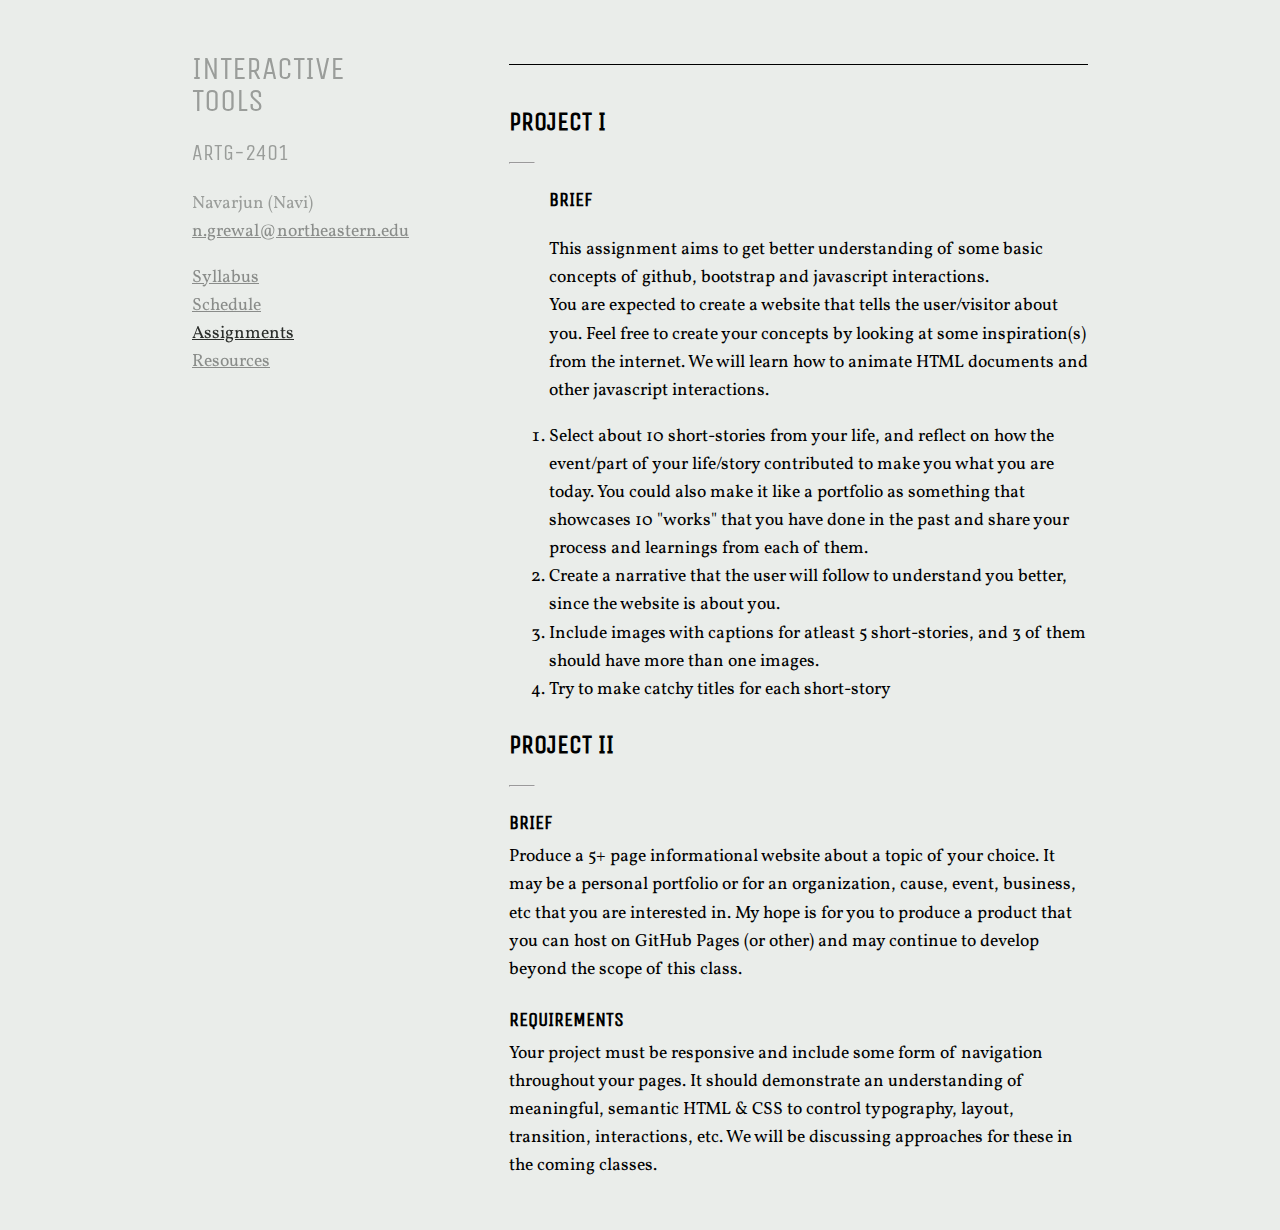
==== commit 987dfc7e: "updating email" ====
--- a/assignments.html
+++ b/assignments.html
@@ -6,8 +6,6 @@
   <meta name="viewport" content="width=device-width, initial-scale=1, shrink-to-fit=no">
   <meta http-equiv="x-ua-compatible" content="ie=edge">
   <title>Interactive Design Tools - ARTG-2401</title>
-  <meta name="description" content="Adam Pelloso is a multidisciplinary designer and self-taught front-end developer living in Boston, MA. He is a Co-Founder of independent brand and digital duo Hedera and teacher at Northeastern University.">
-  <meta name="author" content="Pellosophical">
   <link href="assets/base.css" rel="stylesheet">
   <link href="assets/style.css" rel="stylesheet">
   <link href="https://maxcdn.bootstrapcdn.com/font-awesome/4.6.3/css/font-awesome.min.css" rel="stylesheet">
@@ -21,9 +19,9 @@
       <header class="fixed-l">
         <h1>Interactive<br>Tools</h1>
         <h2>ARTG-2401</h2>
-        <p>Navarjun
+        <p>Navarjun (Navi)
           <br>
-          <a href="mailto:grewal.na@husky.neu.edu">grewal.na@husky.neu.edu</a></p>
+          <a href="mailto:n.grewal@northeastern.edu">n.grewal@northeastern.edu</a></p>
         <ul>
           <li><a href="index.html">Syllabus</a></li>
           <li><a href="schedule.html">Schedule</a></li>
@@ -32,8 +30,24 @@
       </header>
     </article>
     <article class="content w-67-ns fl pa4">
+      <section class="mt4 pt3 bt">
+        <h3>Project I</h3>
+        <hr>
+        <div class="brief">
+          <ol>
+            <p class="unica caps b f4">Brief</p>
+            <p>This assignment aims to get better understanding of some basic concepts of github, bootstrap and javascript interactions.
+              <br>You are expected to create a website that tells the user/visitor about you. Feel free to create your concepts by looking at some inspiration(s) from the internet. We will learn how to animate HTML documents and other javascript interactions.
+            </p>
+            <li>Select about 10 short-stories from your life, and reflect on how the event/part of your life/story contributed to make you what you are today. You could also make it like a portfolio as something that showcases 10 "works" that you have done in the past and share your process and learnings from each of them.</li>
+            <li>Create a narrative that the user will follow to understand you better, since the website is about you.</li>
+            <li>Include images with captions for atleast 5 short-stories, and 3 of them should have more than one images.</li>
+            <li>Try to make catchy titles for each short-story</li>
+          </ol>
+        </div>
+      </section>
       <section>
-        <h3>Project I</h3>
+        <h3>Project II</h3>
         <hr>
         <div class="brief">
           <ul>
@@ -48,32 +62,6 @@
           </ul>
         </div>
       </section>
-
-      <section class="mt4 pt3 bt">
-        <h3>Final</h3>
-        <hr>
-        <div class="brief">
-          <ul>
-            <p class="unica caps b f4">Brief</p>
-            <li>Select a user flow from your Responsive Design final and create a functional, responsive prototype of it
-              <br>
-              <br>Include at least 3 pages
-              <br><small>(or sections / steps if it is a single page application)</small>
-              <br>
-              <br>Incorporate user interaction / feedback
-              <br><small>(i.e. tooltip, modal, form validation, CSS animation, etc.)</small>
-              <br>
-              <br>Responsive
-              <br><small>You may need to sacrifice some functionality or content, but your prototype should be accessible on mobile and desktop</small></li>
-          </ul>
-        </div>
-        <hr>
-        <p>Those of you that want to focus more on designing your site statically and are using InVision for your RD final, think of this as a fuctional, interactive wireframe. It can be built with your frameworks default styles and focus on layout and functionality
-          <br>
-          <br>If you choose to code your RD final, simply turn in the same work to me for this class. It is fine if that does not meet all of the requirements above
-        </p>
-      </section>
-
     </article>
   </main>
 </body>
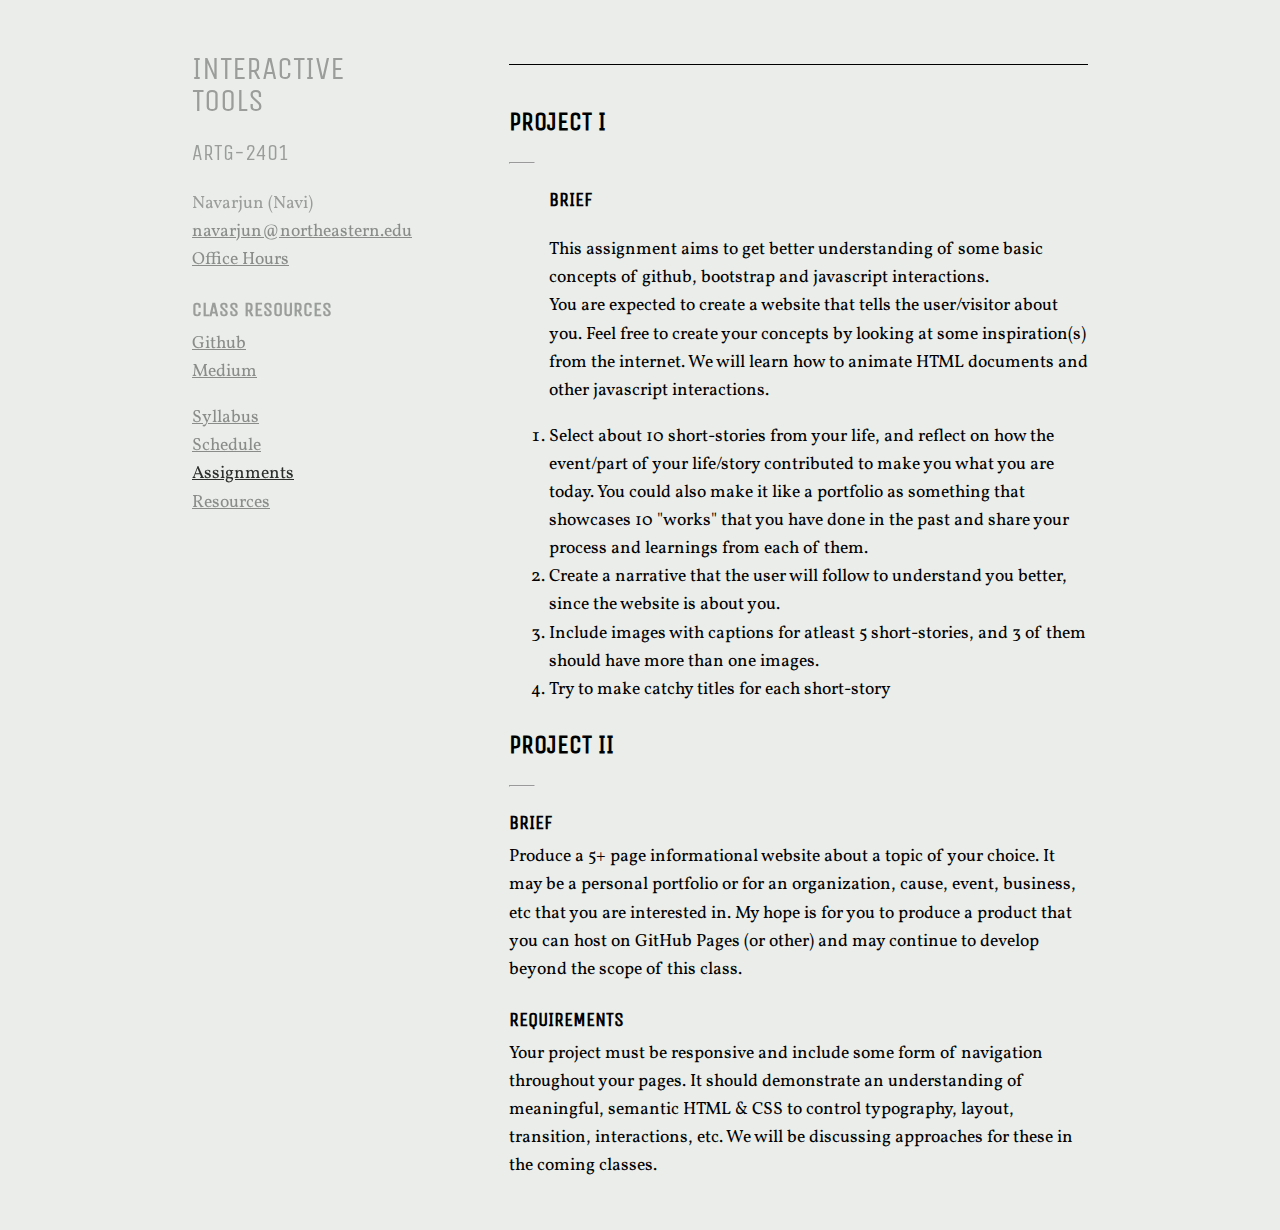
==== commit b7fc2204: "updating email address" ====
--- a/assignments.html
+++ b/assignments.html
@@ -21,7 +21,14 @@
         <h2>ARTG-2401</h2>
         <p>Navarjun (Navi)
           <br>
-          <a href="mailto:n.grewal@northeastern.edu">n.grewal@northeastern.edu</a></p>
+          <a href="mailto:navarjun@northeastern.edu">navarjun@northeastern.edu</a>
+          <br>
+          <a href="http://navarjun.youcanbook.me">Office Hours</a>
+        <ul>
+            <p class="unica caps b f4">Class Resources</p>
+            <li><a href="https://github.com/ARTG-2401">Github</a></li>
+            <li><a href="https://medium.com/neu-interactive-tools-spring-2017">Medium</a></li>
+        </ul>
         <ul>
           <li><a href="index.html">Syllabus</a></li>
           <li><a href="schedule.html">Schedule</a></li>
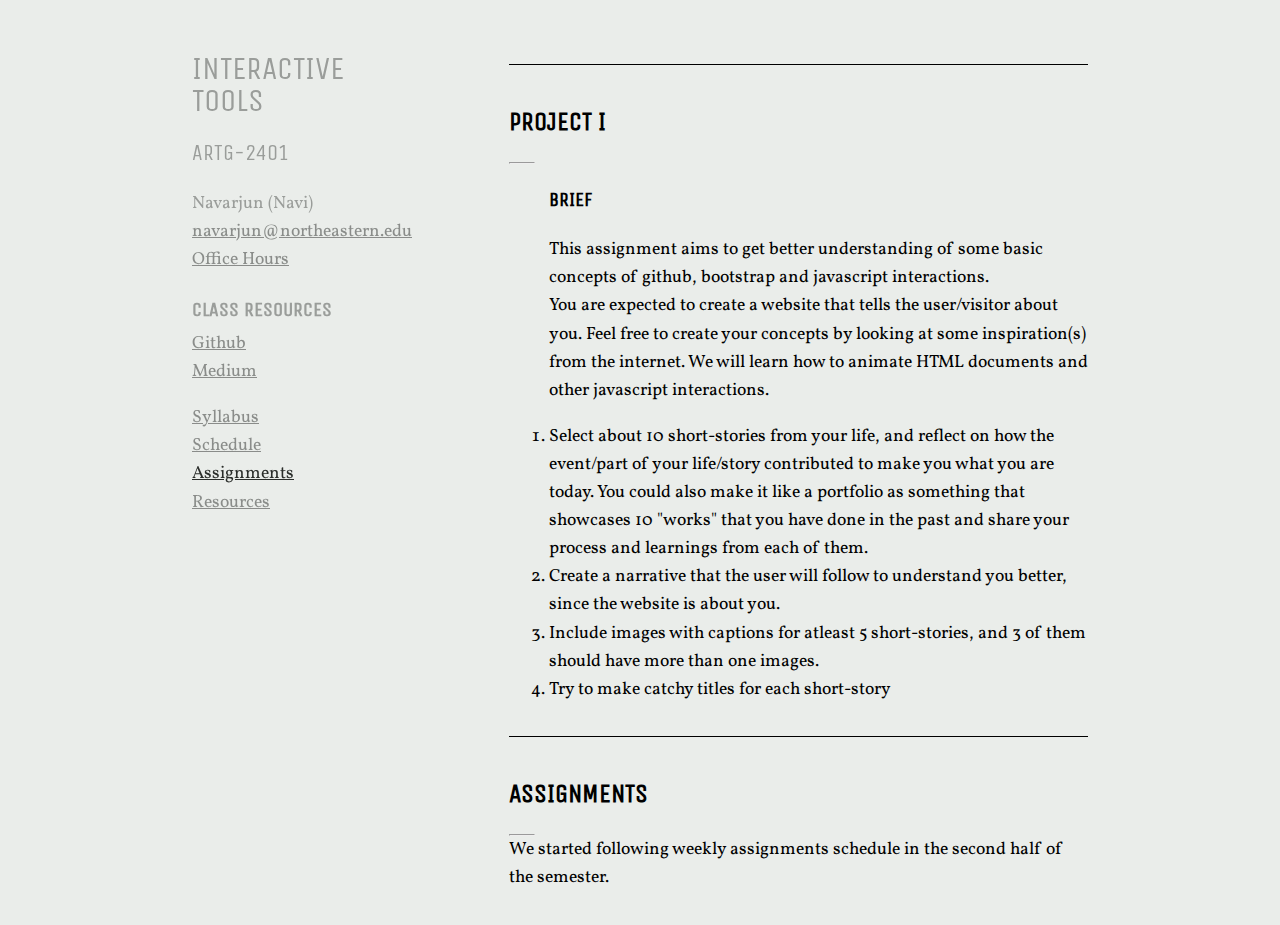
==== commit 3eae92da: "updating week 11" ====
--- a/assignments.html
+++ b/assignments.html
@@ -53,21 +53,10 @@
           </ol>
         </div>
       </section>
-      <section>
-        <h3>Project II</h3>
+      <section class="mt4 pt3 bt">
+        <h3>Assignments</h3>
         <hr>
-        <div class="brief">
-          <ul>
-            <p class="unica caps b f4">Brief</p>
-            <li>Produce a 5+ page informational website about a topic of your choice. It may be a personal portfolio or for an organization, cause, event, business, etc that you are interested in. My hope is for you to produce a product that you can host on GitHub Pages (or other) and may continue to develop beyond the scope of this class.</li>
-          </ul>
-        </div>
-        <div class="reqs">
-          <ul>
-            <p class="unica caps b f4">Requirements</p>
-            <li>Your project must be responsive and include some form of navigation throughout your pages. It should demonstrate an understanding of meaningful, semantic HTML &amp; CSS to control typography, layout, transition, interactions, etc. We will be discussing approaches for these in the coming classes.</li>
-          </ul>
-        </div>
+        We started following weekly assignments schedule in the second half of the semester.
       </section>
     </article>
   </main>
